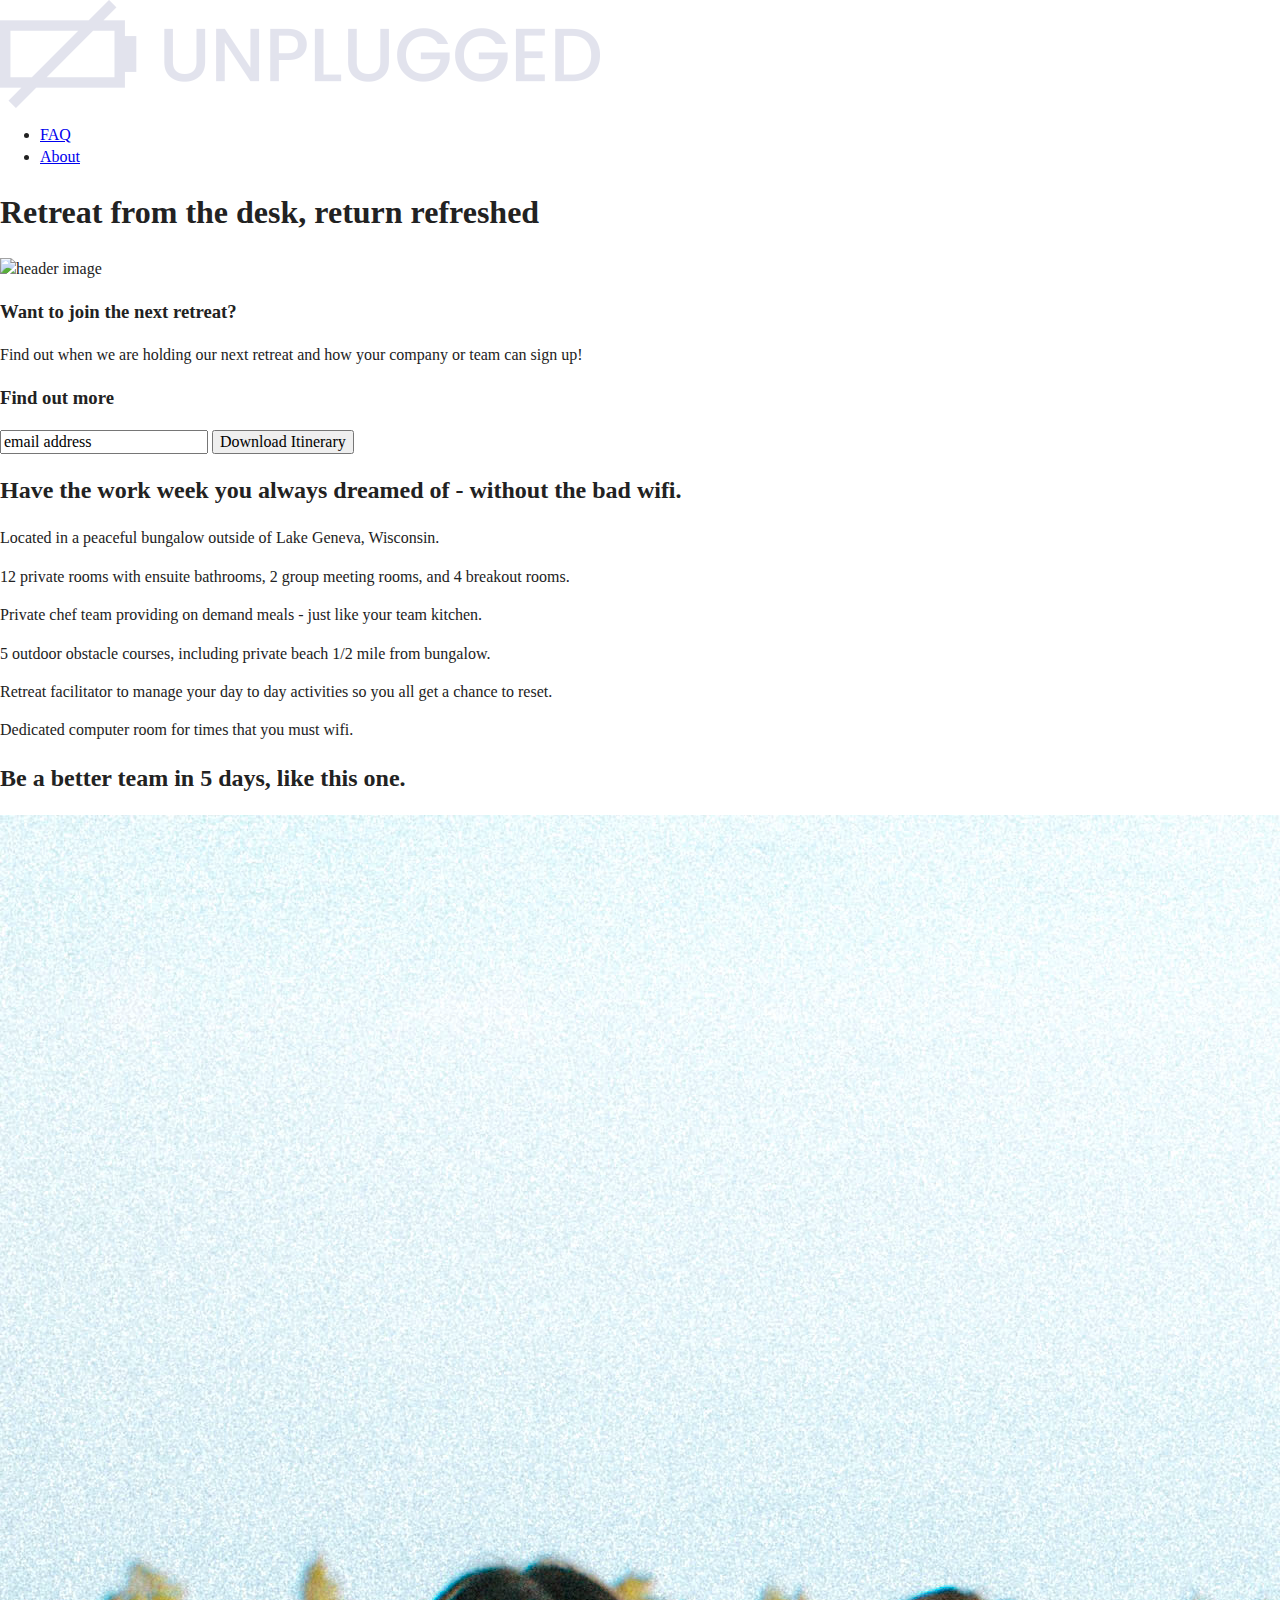
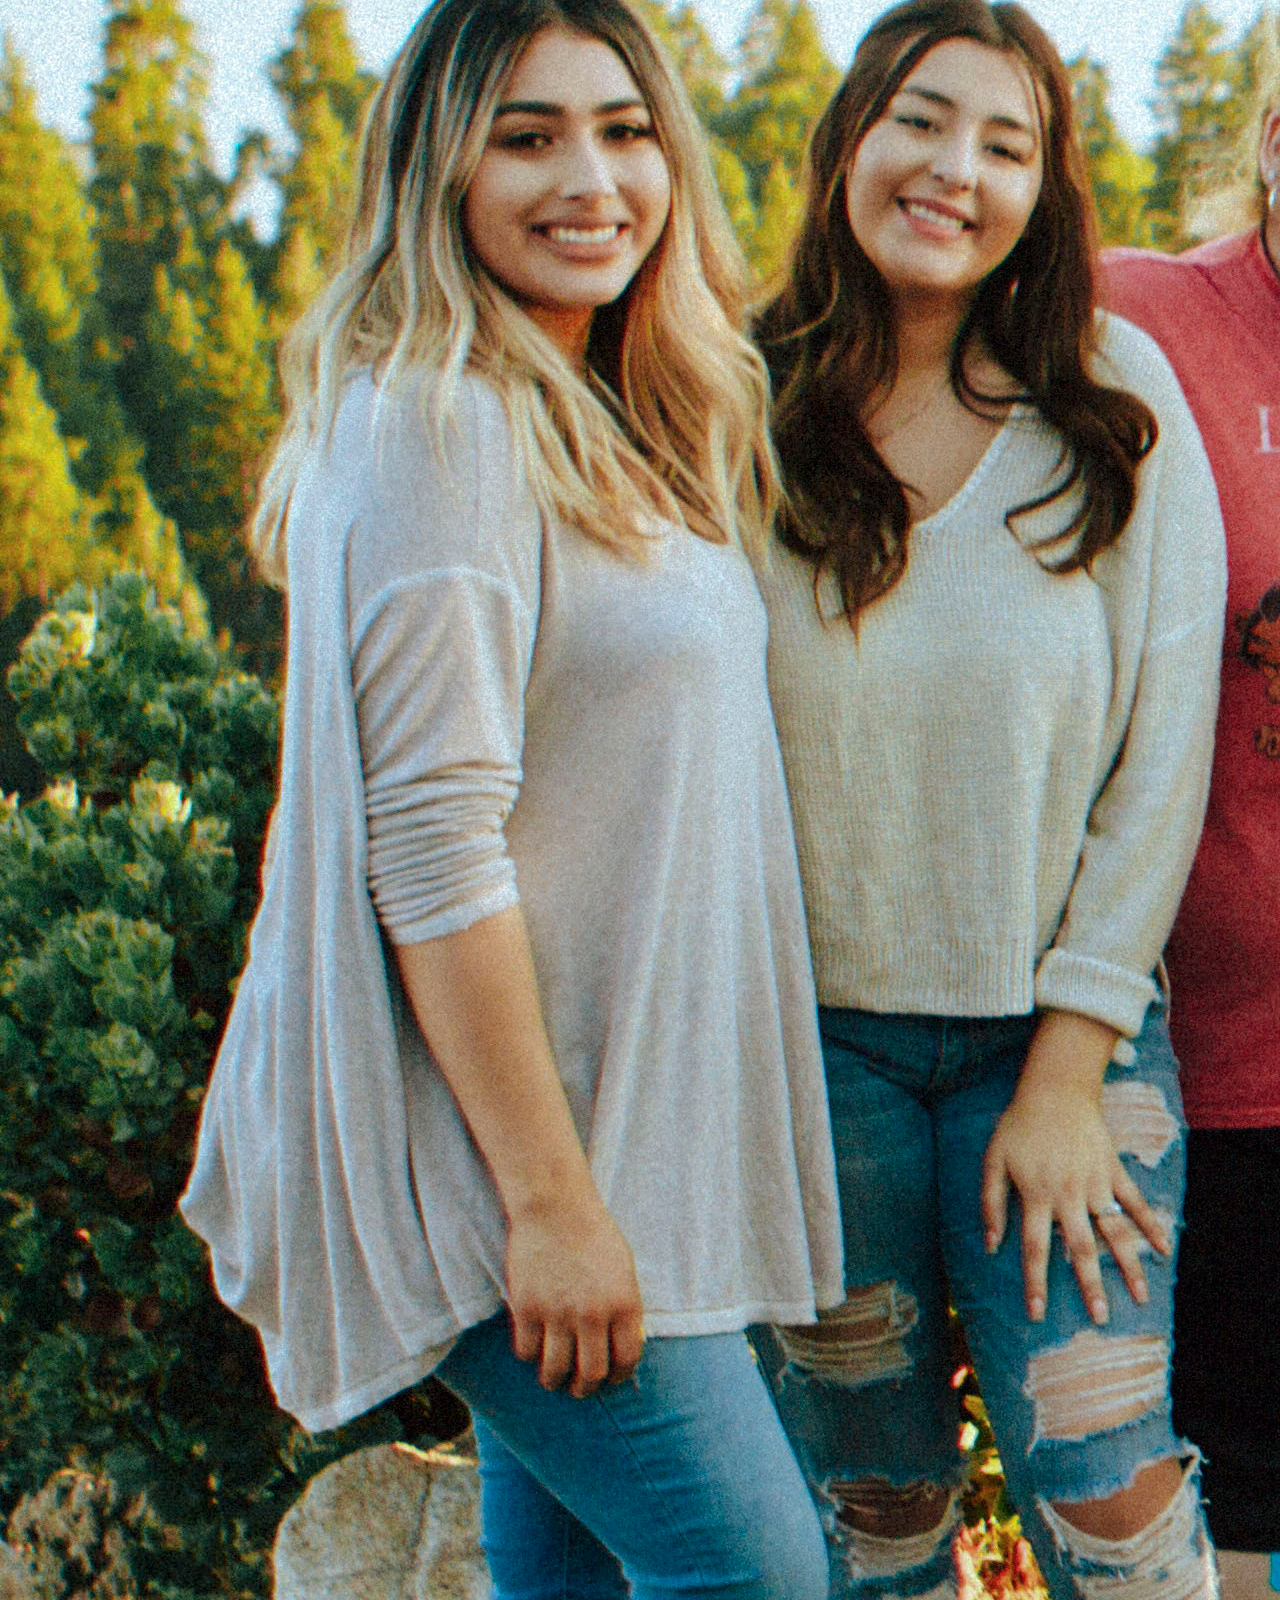
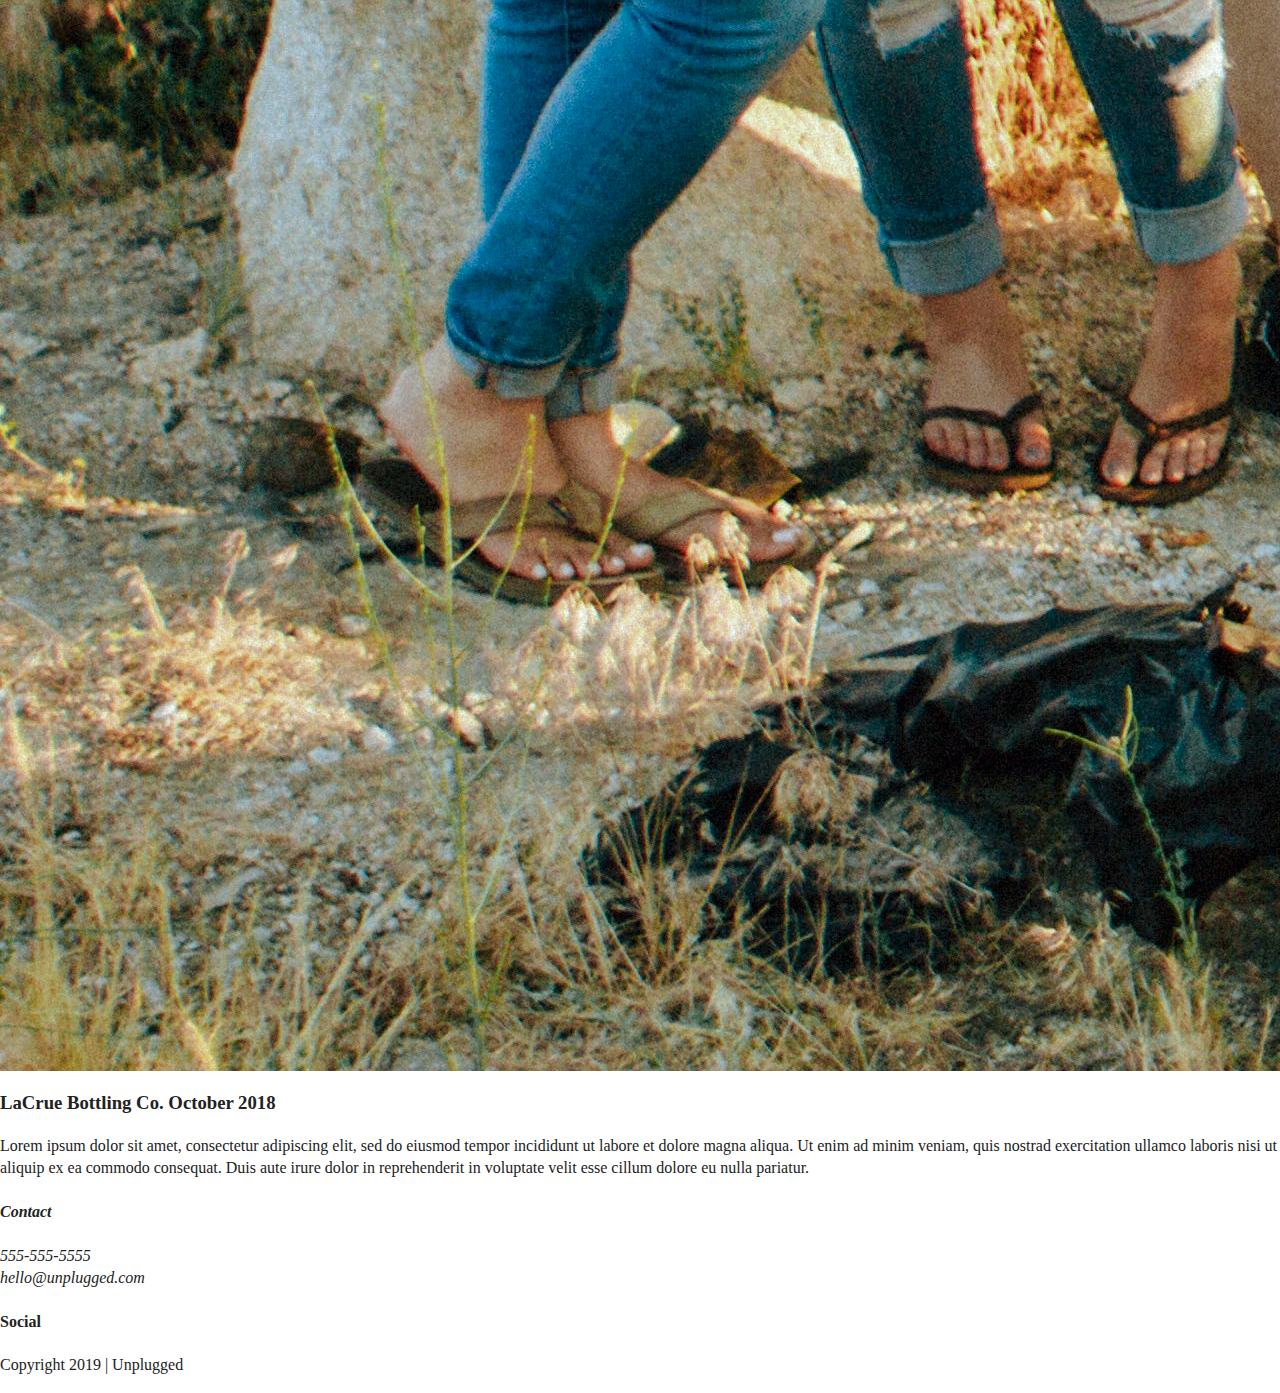
==== index.html @ 9913382b "Updated homepage HTML" ====
<!doctype html>
<html class="no-js" lang="">

<head>
  <meta charset="utf-8">
  <title>UNPLUGGED</title>
  <meta name="description" content="">
  <meta name="viewport" content="width=device-width, initial-scale=1">

  <meta property="og:title" content="">
  <meta property="og:type" content="">
  <meta property="og:url" content="">
  <meta property="og:image" content="">

  <link rel="manifest" href="site.webmanifest">
  <link rel="apple-touch-icon" href="icon.png">
  <!-- Place favicon.ico in the root directory -->

  <link rel="stylesheet" href="css/normalize.css">
  <link rel="stylesheet" href="css/main.css">

  <meta name="theme-color" content="#fafafa">
</head>

<body>
  <header>
    <div class="content-wrapper">
      <a href="#"><img src="img/unpluggedlogo.png" alt="unplugged logo"/></a>
      <div class ="header-divider">
      </div>
      <nav>
        <ul>
          <li><a href="faq/index.html" target="_blank">FAQ</a></li>
          <li><a href="about/index.html" target="_blank">About</a></li>
        </ul>
      </nav>
    </div>
  </header>
  <main>
    <section class="hero-area">
      <div class="content-wrapper">
        <h1>Retreat from the desk, return refreshed</h1>
        <img src="img/jake-melara-30679-unsplash.jpg" alt="header image"/>
      </div>
    </section>
      <aside>
      <div class="content-wrapper">
        <div class="form-description">
          <h3>Want to join the next retreat?</h3>
          <p>Find out when we are holding our next retreat and how your company or team can sign up!</p>
        </div>
          <div class="form">
            <h3>Find out more</h3>
            <input type="text" name="name" value="email address">
            <input type="button" value="Download Itinerary">
          </div>
        </div>
      </aside>
      <section class="features">
        <div class="content-wrapper">
          <h2>Have the work week you always dreamed of - without the bad wifi.</h2>
          <article>
            <p class="features-items"></p>
            <p class="features-item-description">Located in a peaceful bungalow outside of Lake Geneva, Wisconsin.</p>
          </article>
          <article>
            <p class="features-items"></p>
            <p class="features-item-description">12 private rooms with ensuite bathrooms, 2 group meeting rooms, and 4 breakout rooms.</p>
          </article>
          <article>
            <p class="features-items"></p>
            <p class="features-item-description">Private chef team providing on demand meals - just like your team kitchen.</p>
          </article>
          <article>
            <p class="features-items"></p>
            <p class="features-item-description">5 outdoor obstacle courses, including private beach 1/2 mile from bungalow.</p>
          </article>
          <article>
            <p class="features-items"></p>
            <p class="features-item-description">Retreat facilitator to manage your day to day activities so you all get a chance to reset.</p>
          </article>
          <article>
            <p class="features-items"></p>
            <p class="features-item-description">Dedicated computer room for times that you must wifi.</p>
          </article>
        </div>
      </section>
      <section class="reviews">
        <div class="content-wrapper">
          <h2>Be a better team in 5 days, like this one.</h2>
          <div class="customer">
            <article>
              <img src="img/omar-lopez-296944-unsplash.jpg" alt="customer image"/>
              <h3>LaCrue Bottling Co. October 2018</h3>
              <p>Lorem ipsum dolor sit amet, consectetur adipiscing elit, sed do eiusmod tempor incididunt
                ut labore et dolore magna aliqua. Ut enim ad minim veniam, quis nostrad exercitation
                ullamco laboris nisi ut aliquip ex ea commodo consequat. Duis aute irure dolor in
                reprehenderit in voluptate velit esse cillum dolore eu nulla pariatur.</p>
            </article>
        </div>
      </section>
  </main>
  <footer>
    <div class="content-wrapper">
      <div class="footer-content">
        <div class="contact">
          <address>
          <h4>Contact</h4>
          <p>555-555-5555<br>
          hello@unplugged.com</p>
          </address>
        </div>
        <div class="social">
            <h4>Social</h4>
          <div class="social-icons">
            <p><a href="https://www.facebook.com/" target="_blank"></a></p>
            <p><a href="https://twitter.com/" target="_blank"></a></p>
            <p><a href="https://www.instagram.com/?hl=en" target="_blank"></a></p>
          </div>
        </div>
      </div>
    </div>
    <div class="copyright">
      <p>Copyright 2019 | Unplugged</p>
    </div>
  </footer>

  <script src="js/vendor/modernizr-3.11.2.min.js"></script>
  <script src="js/plugins.js"></script>
  <script src="js/main.js"></script>

  <!-- Google Analytics: change UA-XXXXX-Y to be your site's ID. -->
  <script>
    window.ga = function () { ga.q.push(arguments) }; ga.q = []; ga.l = +new Date;
    ga('create', 'UA-XXXXX-Y', 'auto'); ga('set', 'anonymizeIp', true); ga('set', 'transport', 'beacon'); ga('send', 'pageview')
  </script>
  <script src="https://www.google-analytics.com/analytics.js" async></script>
</body>

</html>
---- css/main.css ----
/*! HTML5 Boilerplate v8.0.0 | MIT License | https://html5boilerplate.com/ */

/* main.css 2.1.0 | MIT License | https://github.com/h5bp/main.css#readme */
/*
 * What follows is the result of much research on cross-browser styling.
 * Credit left inline and big thanks to Nicolas Gallagher, Jonathan Neal,
 * Kroc Camen, and the H5BP dev community and team.
 */

/* ==========================================================================
   Base styles: opinionated defaults
   ========================================================================== */

html {
  color: #222;
  font-size: 1em;
  line-height: 1.4;
}

/*
 * Remove text-shadow in selection highlight:
 * https://twitter.com/miketaylr/status/12228805301
 *
 * Vendor-prefixed and regular ::selection selectors cannot be combined:
 * https://stackoverflow.com/a/16982510/7133471
 *
 * Customize the background color to match your design.
 */

::-moz-selection {
  background: #b3d4fc;
  text-shadow: none;
}

::selection {
  background: #b3d4fc;
  text-shadow: none;
}

/*
 * A better looking default horizontal rule
 */

hr {
  display: block;
  height: 1px;
  border: 0;
  border-top: 1px solid #ccc;
  margin: 1em 0;
  padding: 0;
}

/*
 * Remove the gap between audio, canvas, iframes,
 * images, videos and the bottom of their containers:
 * https://github.com/h5bp/html5-boilerplate/issues/440
 */

audio,
canvas,
iframe,
img,
svg,
video {
  vertical-align: middle;
}

/*
 * Remove default fieldset styles.
 */

fieldset {
  border: 0;
  margin: 0;
  padding: 0;
}

/*
 * Allow only vertical resizing of textareas.
 */

textarea {
  resize: vertical;
}

/* ==========================================================================
   Author's custom styles
   ========================================================================== */

/* ==========================================================================
   Helper classes
   ========================================================================== */

/*
 * Hide visually and from screen readers
 */

.hidden,
[hidden] {
  display: none !important;
}

/*
 * Hide only visually, but have it available for screen readers:
 * https://snook.ca/archives/html_and_css/hiding-content-for-accessibility
 *
 * 1. For long content, line feeds are not interpreted as spaces and small width
 *    causes content to wrap 1 word per line:
 *    https://medium.com/@jessebeach/beware-smushed-off-screen-accessible-text-5952a4c2cbfe
 */

.sr-only {
  border: 0;
  clip: rect(0, 0, 0, 0);
  height: 1px;
  margin: -1px;
  overflow: hidden;
  padding: 0;
  position: absolute;
  white-space: nowrap;
  width: 1px;
  /* 1 */
}

/*
 * Extends the .sr-only class to allow the element
 * to be focusable when navigated to via the keyboard:
 * https://www.drupal.org/node/897638
 */

.sr-only.focusable:active,
.sr-only.focusable:focus {
  clip: auto;
  height: auto;
  margin: 0;
  overflow: visible;
  position: static;
  white-space: inherit;
  width: auto;
}

/*
 * Hide visually and from screen readers, but maintain layout
 */

.invisible {
  visibility: hidden;
}

/*
 * Clearfix: contain floats
 *
 * For modern browsers
 * 1. The space content is one way to avoid an Opera bug when the
 *    `contenteditable` attribute is included anywhere else in the document.
 *    Otherwise it causes space to appear at the top and bottom of elements
 *    that receive the `clearfix` class.
 * 2. The use of `table` rather than `block` is only necessary if using
 *    `:before` to contain the top-margins of child elements.
 */

.clearfix::before,
.clearfix::after {
  content: " ";
  display: table;
}

.clearfix::after {
  clear: both;
}

/* ==========================================================================
   EXAMPLE Media Queries for Responsive Design.
   These examples override the primary ('mobile first') styles.
   Modify as content requires.
   ========================================================================== */

@media only screen and (min-width: 35em) {
  /* Style adjustments for viewports that meet the condition */
}

@media print,
  (-webkit-min-device-pixel-ratio: 1.25),
  (min-resolution: 1.25dppx),
  (min-resolution: 120dpi) {
  /* Style adjustments for high resolution devices */
}

/* ==========================================================================
   Print styles.
   Inlined to avoid the additional HTTP request:
   https://www.phpied.com/delay-loading-your-print-css/
   ========================================================================== */

@media print {
  *,
  *::before,
  *::after {
    background: #fff !important;
    color: #000 !important;
    /* Black prints faster */
    box-shadow: none !important;
    text-shadow: none !important;
  }

  a,
  a:visited {
    text-decoration: underline;
  }

  a[href]::after {
    content: " (" attr(href) ")";
  }

  abbr[title]::after {
    content: " (" attr(title) ")";
  }

  /*
   * Don't show links that are fragment identifiers,
   * or use the `javascript:` pseudo protocol
   */
  a[href^="#"]::after,
  a[href^="javascript:"]::after {
    content: "";
  }

  pre {
    white-space: pre-wrap !important;
  }

  pre,
  blockquote {
    border: 1px solid #999;
    page-break-inside: avoid;
  }

  /*
   * Printing Tables:
   * https://web.archive.org/web/20180815150934/http://css-discuss.incutio.com/wiki/Printing_Tables
   */
  thead {
    display: table-header-group;
  }

  tr,
  img {
    page-break-inside: avoid;
  }

  p,
  h2,
  h3 {
    orphans: 3;
    widows: 3;
  }

  h2,
  h3 {
    page-break-after: avoid;
  }
}
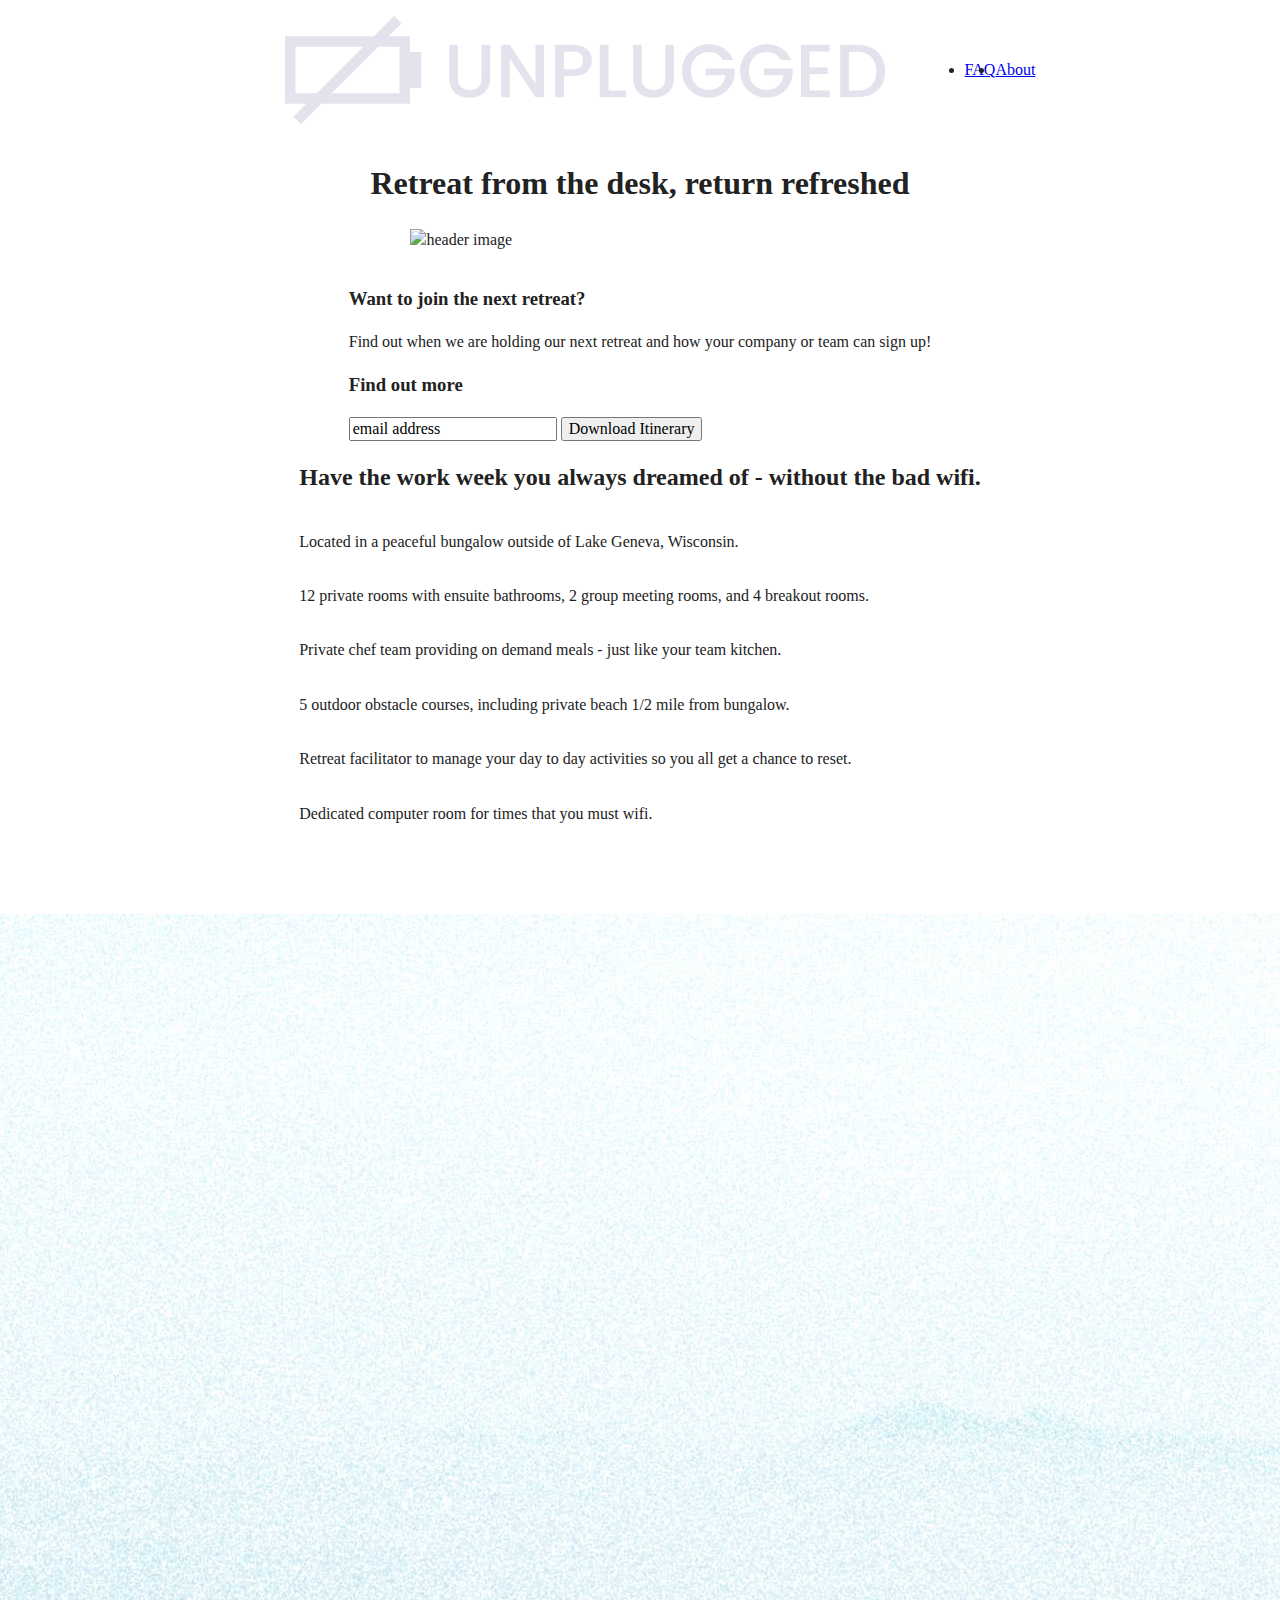
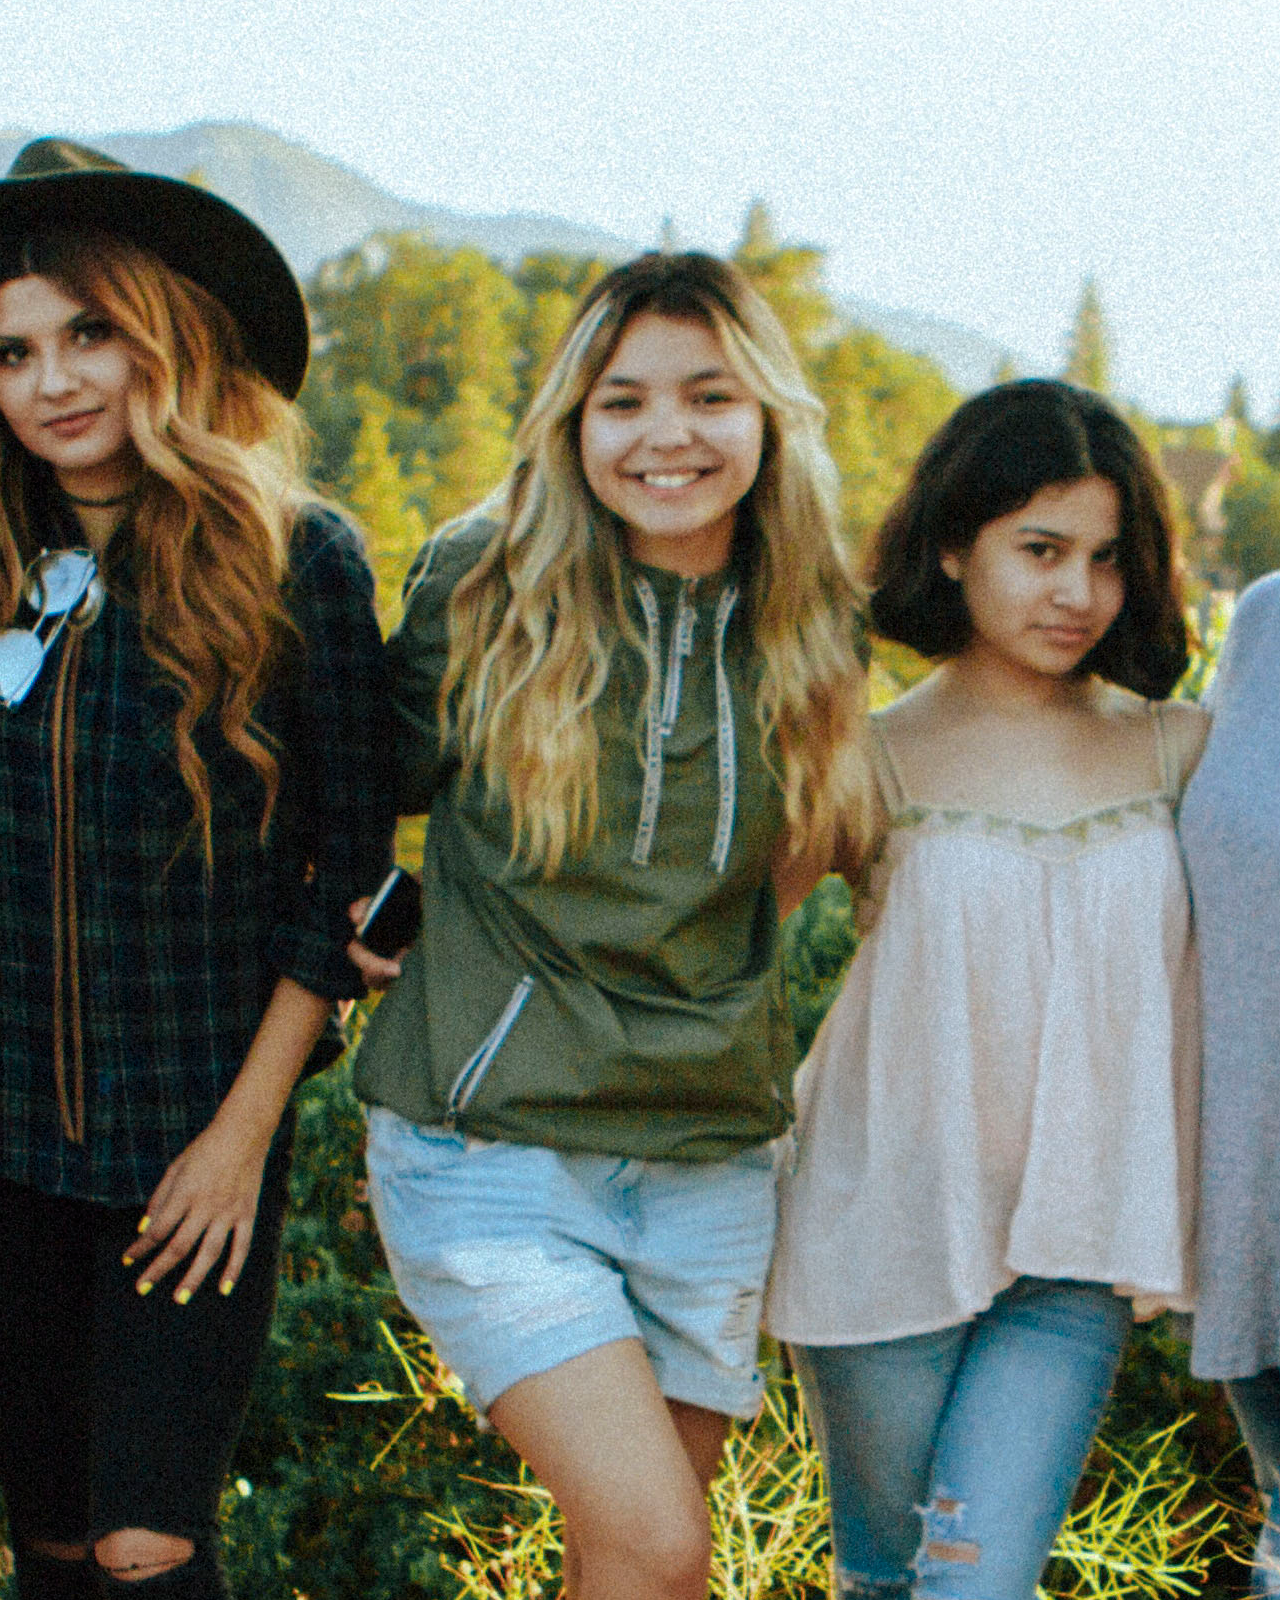
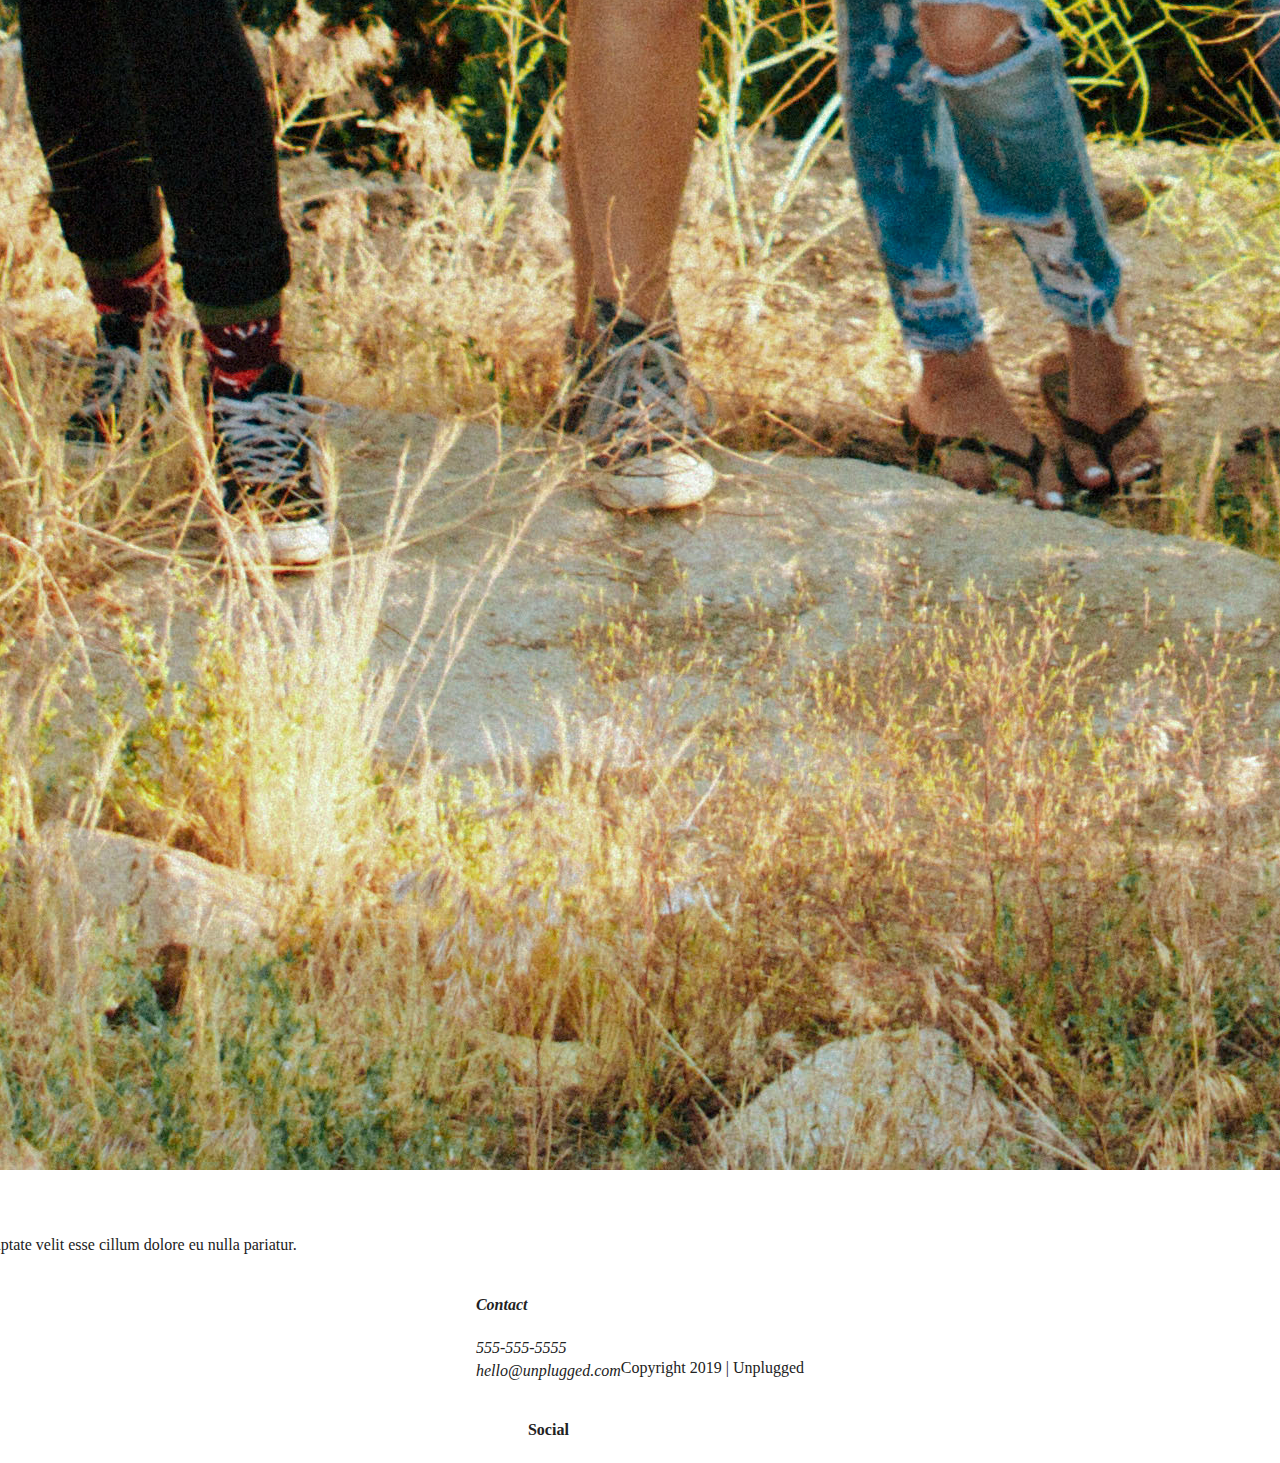
==== commit 3043bc6d: "Updated main.css with flexbox styles" ====
--- a/index.html
+++ b/index.html
@@ -25,39 +25,46 @@
 <body>
   <header>
     <div class="content-wrapper">
-      <a href="#"><img src="img/unpluggedlogo.png" alt="unplugged logo"/></a>
+      <figure>
+        <a href="#"><img src="img/unpluggedlogo.png" alt="unplugged logo"/></a>
+      </figure>
       <div class ="header-divider">
-      </div>
+      </div> <!-- header divider end -->
       <nav>
         <ul>
           <li><a href="faq/index.html" target="_blank">FAQ</a></li>
           <li><a href="about/index.html" target="_blank">About</a></li>
         </ul>
       </nav>
-    </div>
-  </header>
+    </div> <!-- content wrapper end -->
+  </header> <!-- header section end -->
+
   <main>
     <section class="hero-area">
       <div class="content-wrapper">
         <h1>Retreat from the desk, return refreshed</h1>
-        <img src="img/jake-melara-30679-unsplash.jpg" alt="header image"/>
-      </div>
-    </section>
-      <aside>
+          <figure>
+            <img src="img/jake-melara-30679-unsplash.jpg" alt="header image"/>
+          </figure>
+      </div> <!-- content wrapper end -->
+    </section> <!-- hero area end -->
+
+    <aside>
       <div class="content-wrapper">
         <div class="form-description">
           <h3>Want to join the next retreat?</h3>
           <p>Find out when we are holding our next retreat and how your company or team can sign up!</p>
-        </div>
+        </div> <!-- form description end -->
           <div class="form">
             <h3>Find out more</h3>
             <input type="text" name="name" value="email address">
             <input type="button" value="Download Itinerary">
-          </div>
-        </div>
-      </aside>
-      <section class="features">
-        <div class="content-wrapper">
+          </div> <!-- form div end -->
+        </div> <!-- content wrapper end -->
+    </aside>
+
+    <section class="features">
+      <div class="content-wrapper">
           <h2>Have the work week you always dreamed of - without the bad wifi.</h2>
           <article>
             <p class="features-items"></p>
@@ -83,23 +90,28 @@
             <p class="features-items"></p>
             <p class="features-item-description">Dedicated computer room for times that you must wifi.</p>
           </article>
-        </div>
-      </section>
-      <section class="reviews">
-        <div class="content-wrapper">
-          <h2>Be a better team in 5 days, like this one.</h2>
-          <div class="customer">
-            <article>
+      </div> <!-- content-wrapper end -->
+    </section> <!-- features end -->
+
+    <section class="reviews">
+      <div class="content-wrapper">
+        <h2>Be a better team in 5 days, like this one.</h2>
+      <div class="customer">
+          <article>
+            <figure>
               <img src="img/omar-lopez-296944-unsplash.jpg" alt="customer image"/>
-              <h3>LaCrue Bottling Co. October 2018</h3>
-              <p>Lorem ipsum dolor sit amet, consectetur adipiscing elit, sed do eiusmod tempor incididunt
+            </figure>
+            <h3>LaCrue Bottling Co. October 2018</h3>
+            <p>Lorem ipsum dolor sit amet, consectetur adipiscing elit, sed do eiusmod tempor incididunt
                 ut labore et dolore magna aliqua. Ut enim ad minim veniam, quis nostrad exercitation
                 ullamco laboris nisi ut aliquip ex ea commodo consequat. Duis aute irure dolor in
                 reprehenderit in voluptate velit esse cillum dolore eu nulla pariatur.</p>
-            </article>
-        </div>
-      </section>
+          </article>
+      </div> <!-- customer div end -->
+    </section> <!-- reviews end -->
+
   </main>
+
   <footer>
     <div class="content-wrapper">
       <div class="footer-content">
--- a/css/main.css
+++ b/css/main.css
@@ -86,6 +86,147 @@
 /* ==========================================================================
    Author's custom styles
    ========================================================================== */
+
+   /*-------------------------- Base Header - Footer Styles --------------------------*/
+   header,
+   footer {
+     display: flex;
+     justify-content: center;
+     align-items: center;
+     flex-flow: row wrap;
+   }
+
+   /*----- Header Styles -----*/
+   header {
+
+   }
+
+   header .content-wrapper {
+     display: flex;
+     justify-content: center;
+     align-items: center;
+     flex-flow: row wrap;
+   }
+
+   header figure {
+
+   }
+
+   .header-divider {
+
+   }
+
+   header nav {
+     display: flex;
+     justify-content: space-around;
+     align-items: center;
+     flex-flow: row wrap;
+   }
+
+   header nav ul {
+     display: flex;
+     justify-content: center;
+     align-items: center;
+   }
+
+   /*-------------------------- Mobile Styles - Homepage --------------------------*/
+   .hero-area {
+     display: flex;
+     justify-content: center;
+     align-items: center;
+     flex-flow: row wrap;
+   }
+
+   aside {
+     display: flex;
+     justify-content: center;
+     align-items: center;
+     flex-flow: row wrap;
+   }
+
+   .features {
+     display: flex;
+     justify-content: center;
+     align-items: center;
+     flex-flow: row wrap;
+   }
+
+    .features-items {
+      display: flex;
+      justify-content: center;
+      align-items: center;
+      flex-flow: row wrap;
+    }
+
+   .reviews {
+     display: flex;
+     justify-content: center;
+     align-items: center;
+     flex-flow: row wrap;
+   }
+
+   /*-------------------------- Mobile Styles - About --------------------------*/
+   .mission {
+     display: flex;
+     justify-content: center;
+     align-items: center;
+     flex-flow: row wrap;
+   }
+
+   .contact-section {
+     display: flex;
+     justify-content: center;
+     align-items: center;
+     flex-flow: row wrap;
+   }
+
+   /*-------------------------- Mobile Styles - FAQ --------------------------*/
+   .faq {
+     display: flex;
+     justify-content: center;
+     align-items: center;
+     flex-flow: row wrap;
+   }
+
+    .faq .content-wrapper {
+      display: flex;
+      justify-content: center;
+      align-items: center;
+      flex-flow: row wrap;
+    }
+
+   /*----- Footer Styles -----*/
+   footer {
+
+   }
+
+    footer .content-wrapper {
+
+    }
+
+      .footer-content {
+
+      }
+
+        .contact {
+
+        }
+
+        .social {
+          display: flex;
+          justify-content: center;
+          align-items: center;
+        }
+
+          .social-icons {
+            display: flex;
+            justify-content: center;
+            align-items: center;
+          }
+
+    .copyright {
+
+    }
 
 /* ==========================================================================
    Helper classes
@@ -260,4 +401,3 @@
     page-break-after: avoid;
   }
 }
-
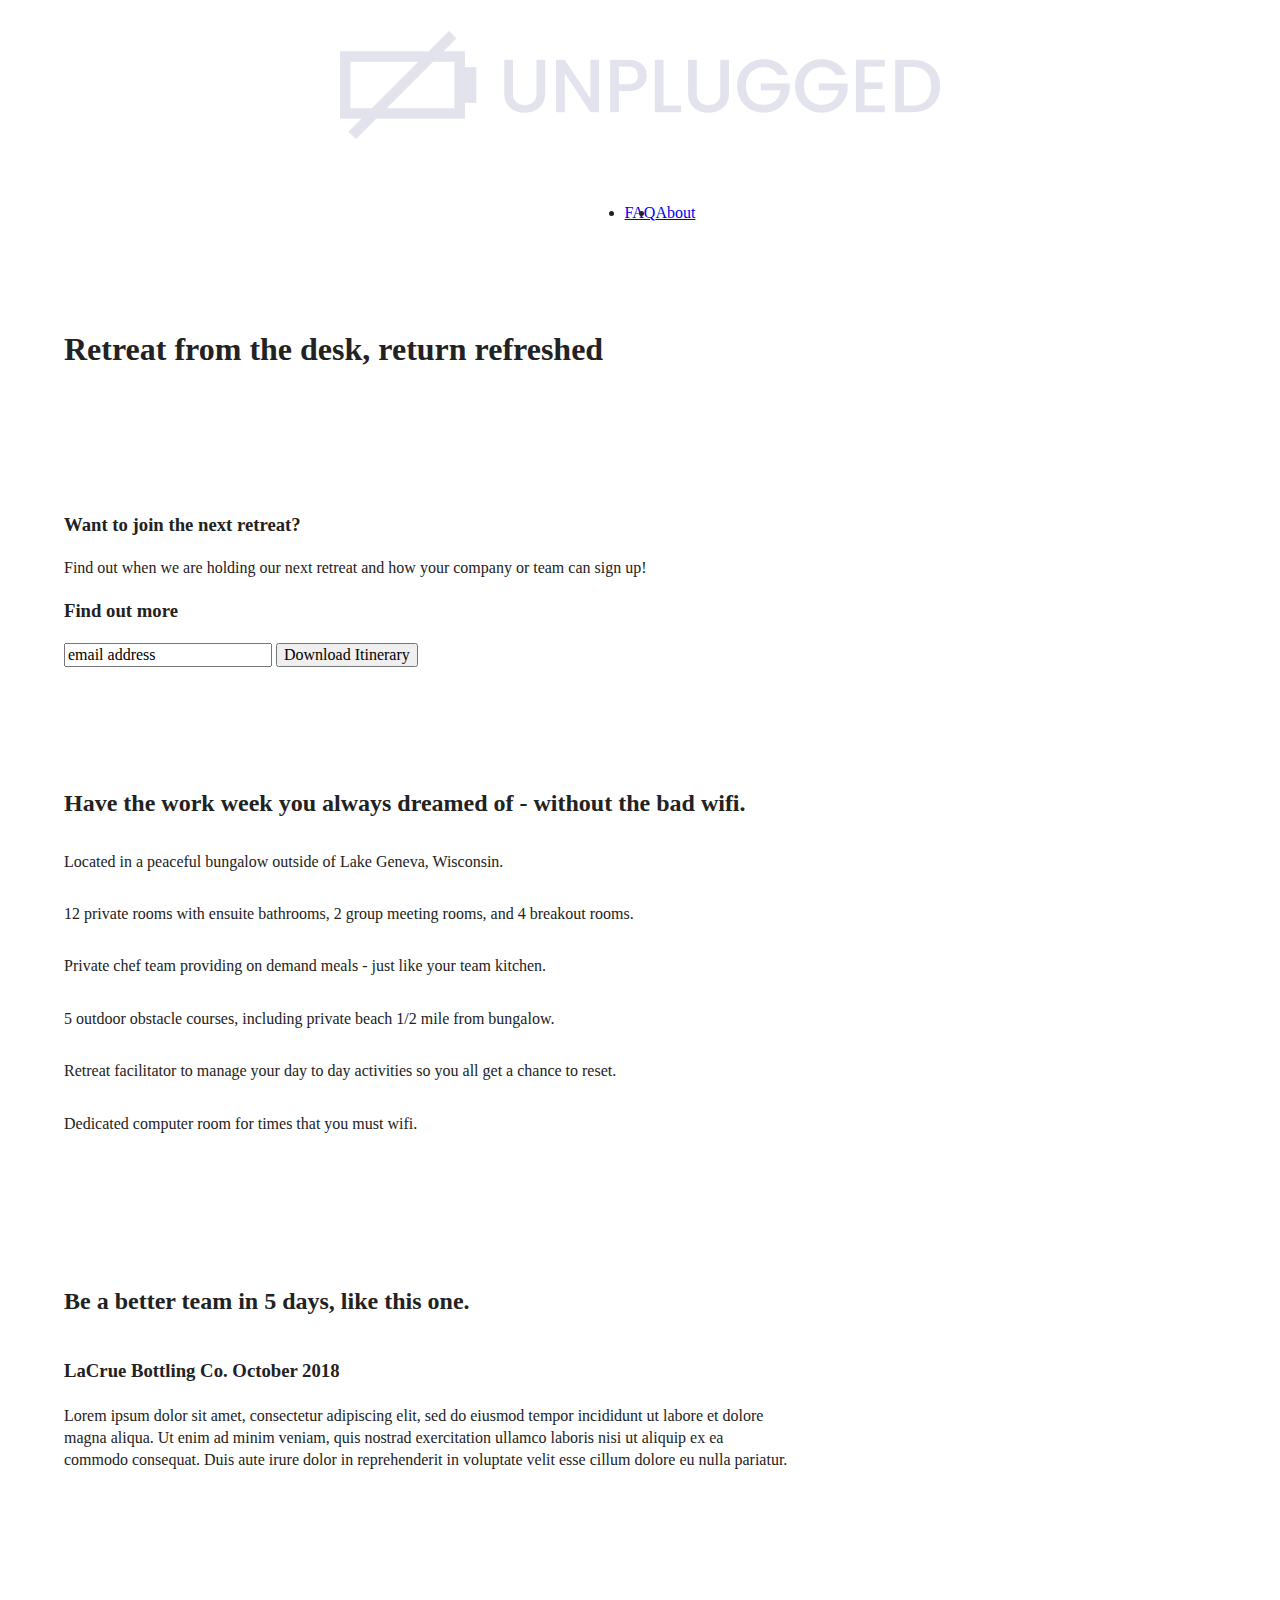
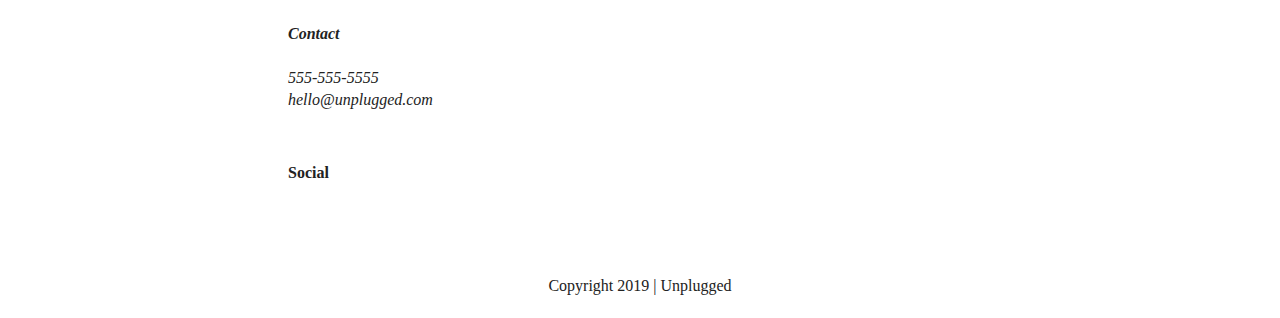
==== commit 9a7585fc: "Added widths, margins and paddings to mobile layout" ====
--- a/index.html
+++ b/index.html
@@ -26,7 +26,7 @@
   <header>
     <div class="content-wrapper">
       <figure>
-        <a href="#"><img src="img/unpluggedlogo.png" alt="unplugged logo"/></a>
+      <a href="#"><img src="img/unpluggedlogo.png" alt="unplugged logo"/></a>
       </figure>
       <div class ="header-divider">
       </div> <!-- header divider end -->
@@ -44,7 +44,7 @@
       <div class="content-wrapper">
         <h1>Retreat from the desk, return refreshed</h1>
           <figure>
-            <img src="img/jake-melara-30679-unsplash.jpg" alt="header image"/>
+            <!-- <img src="img/jake-melara-30679-unsplash.jpg" alt="header image"/> -->
           </figure>
       </div> <!-- content wrapper end -->
     </section> <!-- hero area end -->
@@ -96,10 +96,10 @@
     <section class="reviews">
       <div class="content-wrapper">
         <h2>Be a better team in 5 days, like this one.</h2>
-      <div class="customer">
+        <div class="customer">
           <article>
             <figure>
-              <img src="img/omar-lopez-296944-unsplash.jpg" alt="customer image"/>
+              <!-- <img src="img/omar-lopez-296944-unsplash.jpg" alt="customer image"/> -->
             </figure>
             <h3>LaCrue Bottling Co. October 2018</h3>
             <p>Lorem ipsum dolor sit amet, consectetur adipiscing elit, sed do eiusmod tempor incididunt
@@ -107,7 +107,8 @@
                 ullamco laboris nisi ut aliquip ex ea commodo consequat. Duis aute irure dolor in
                 reprehenderit in voluptate velit esse cillum dolore eu nulla pariatur.</p>
           </article>
-      </div> <!-- customer div end -->
+        </div> <!-- customer div end -->
+      </div> <!-- content wrapper end -->
     </section> <!-- reviews end -->
 
   </main>
@@ -129,9 +130,9 @@
             <p><a href="https://twitter.com/" target="_blank"></a></p>
             <p><a href="https://www.instagram.com/?hl=en" target="_blank"></a></p>
           </div>
-        </div>
-      </div>
-    </div>
+        </div> <!-- social div end -->
+      </div> <!-- footer content end -->
+    </div> <!-- content-wrapper end -->
     <div class="copyright">
       <p>Copyright 2019 | Unplugged</p>
     </div>
--- a/css/main.css
+++ b/css/main.css
@@ -87,6 +87,13 @@
    Author's custom styles
    ========================================================================== */
 
+
+   .content-wrapper {
+     width: 90%;
+     margin: 50px 0;
+   }
+
+
    /*-------------------------- Base Header - Footer Styles --------------------------*/
    header,
    footer {
@@ -98,42 +105,47 @@
 
    /*----- Header Styles -----*/
    header {
-
-   }
-
-   header .content-wrapper {
-     display: flex;
-     justify-content: center;
-     align-items: center;
-     flex-flow: row wrap;
-   }
-
-   header figure {
-
-   }
-
-   .header-divider {
-
-   }
-
-   header nav {
-     display: flex;
-     justify-content: space-around;
-     align-items: center;
-     flex-flow: row wrap;
-   }
-
-   header nav ul {
-     display: flex;
-     justify-content: center;
-     align-items: center;
-   }
+     padding: 15px 0;
+   }
+
+    header .content-wrapper {
+     display: flex;
+     justify-content: center;
+     align-items: center;
+     flex-flow: row wrap;
+     margin: 0;
+    }
+
+      header figure {
+
+      }
+
+      .header-divider {
+        width: 100%;
+        height: 1px;
+        margin: 10px 0 20px 0;
+      }
+
+      header nav {
+        display: flex;
+        justify-content: space-around;
+        align-items: center;
+        flex-flow: row wrap;
+        width: 60%;
+      }
+
+        header nav ul {
+          display: flex;
+          justify-content: center;
+          align-items: center;
+          width: 100%;
+        }
 
    /*-------------------------- Mobile Styles - Homepage --------------------------*/
    .hero-area {
      display: flex;
      justify-content: center;
-     align-items: center;
+     /* align-items: center; */
      flex-flow: row wrap;
    }
 
@@ -147,23 +159,44 @@
    .features {
      display: flex;
      justify-content: center;
-     align-items: center;
-     flex-flow: row wrap;
-   }
-
-    .features-items {
-      display: flex;
-      justify-content: center;
-      align-items: center;
-      flex-flow: row wrap;
-    }
+     /* align-items: center; */
+     flex-flow: row wrap;
+   }
+
+      features h2 {
+        margin-bottom: 60px;
+      }
+
+      article {
+        width: 63%;
+        margin: 30px 0;
+      }
+
+        .features-items {
+          display: flex;
+          justify-content: center;
+          align-items: center;
+          flex-flow: row wrap;
+        }
+
+          .features p {
+            margin: 0;
+          }
 
    .reviews {
      display: flex;
      justify-content: center;
-     align-items: center;
-     flex-flow: row wrap;
-   }
+     /* align-items: center; */
+     flex-flow: row wrap;
+   }
+        .reviews h2 {
+          margin-bottom: 40px;
+        }
+
+        .reviews h3 {
+          width: 50%;
+          margin: 20px 0;
+        }
 
    /*-------------------------- Mobile Styles - About --------------------------*/
    .mission {
@@ -179,6 +212,10 @@
      align-items: center;
      flex-flow: row wrap;
    }
+
+    .contact-content p {
+      margin: 0;
+    }
 
    /*-------------------------- Mobile Styles - FAQ --------------------------*/
    .faq {
@@ -193,15 +230,29 @@
       justify-content: center;
       align-items: center;
       flex-flow: row wrap;
-    }
+      margin: 50px 0 0 0;
+    }
+
+      .faq h2 {
+        margin-bottom: 40px;
+      }
+
+      .faq-content {
+        margin-bottom: 50px;
+      }
 
    /*----- Footer Styles -----*/
    footer {
-
-   }
+     flex-direction: column;
+   }
+
+    footer p {
+      margin: 0;
+    }
 
     footer .content-wrapper {
-
+      width: 55%;
+      margin: 50px 0;
     }
 
       .footer-content {
@@ -209,23 +260,29 @@
       }
 
         .contact {
-
+          margin-bottom: 50px;
         }
 
-        .social {
+      /*--.social {
           display: flex;
           justify-content: center;
           align-items: center;
-        }
+        } --*/
 
           .social-icons {
+            display: flex;
+            justify-content: space-around;
+            align-items: center;
+          }
+
+          .social-icons p {
             display: flex;
             justify-content: center;
             align-items: center;
           }
 
     .copyright {
-
+      margin: 20px 0;
     }
 
 /* ==========================================================================
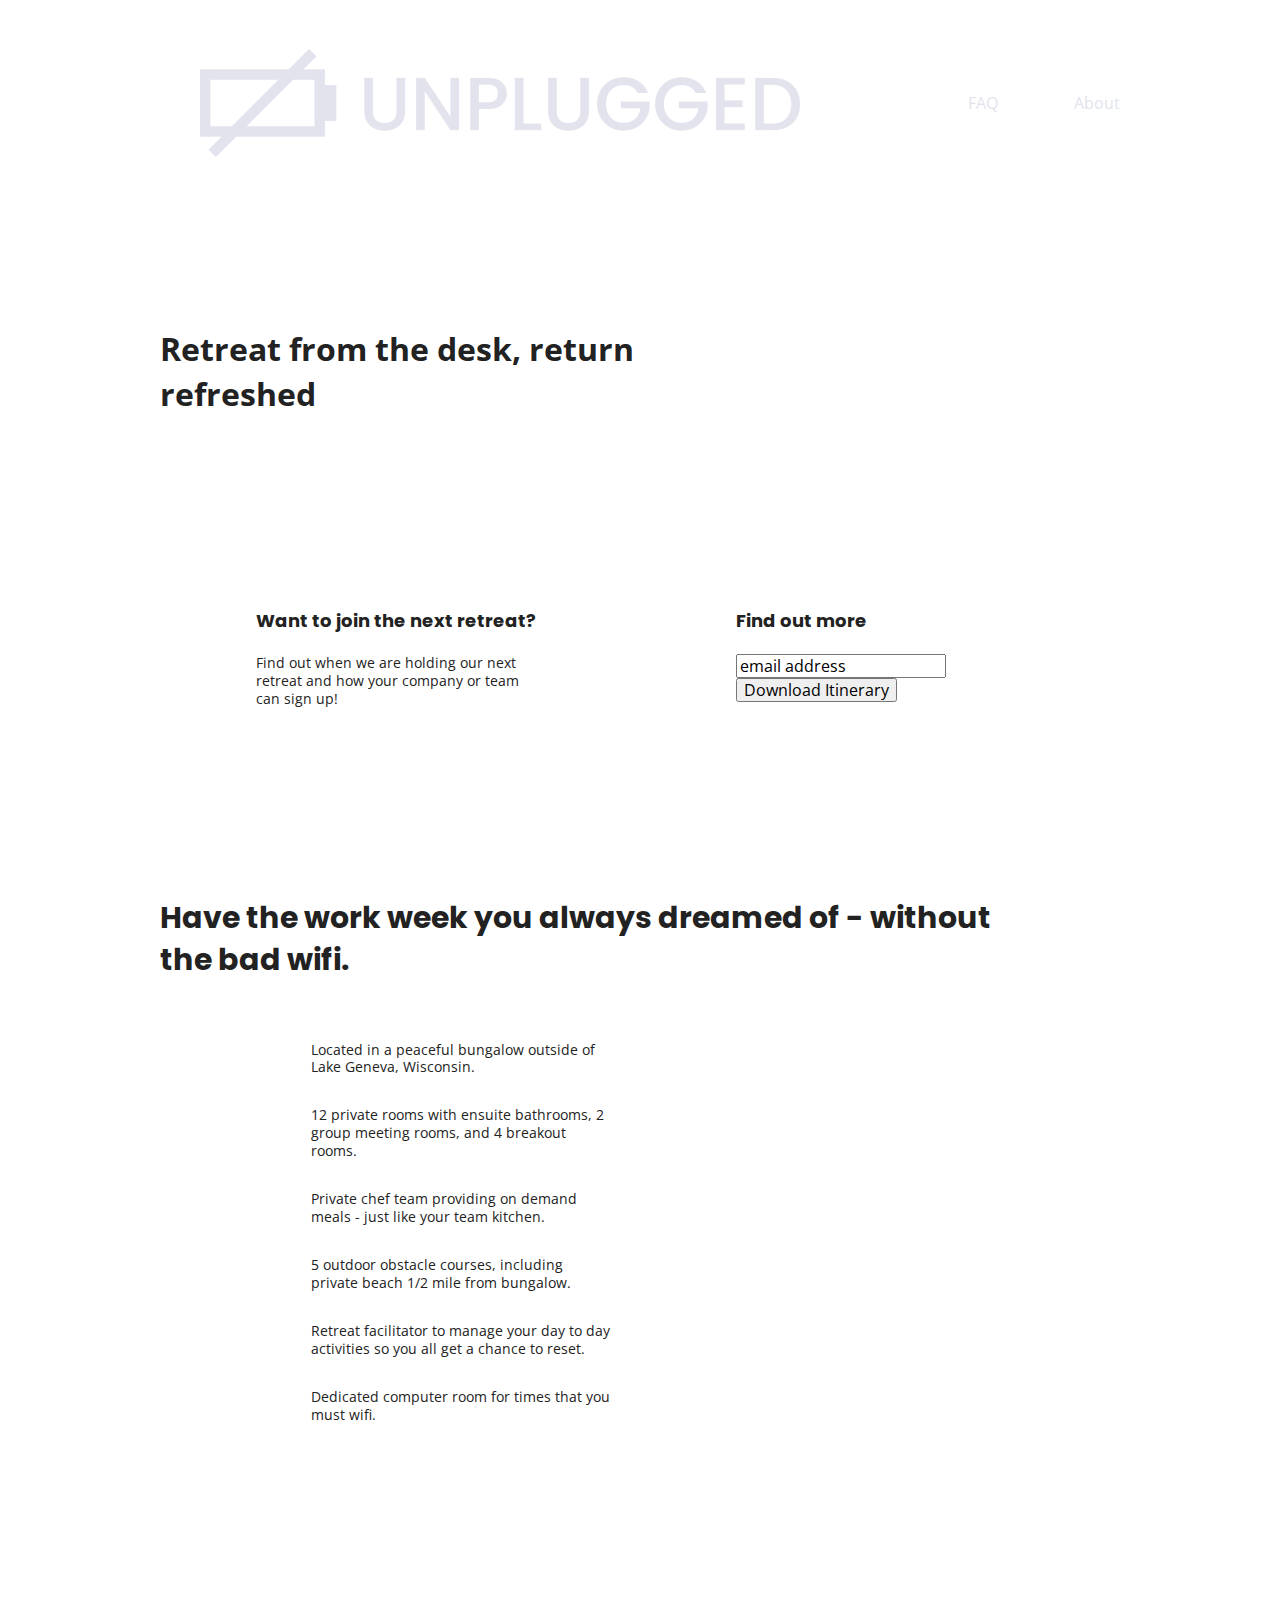
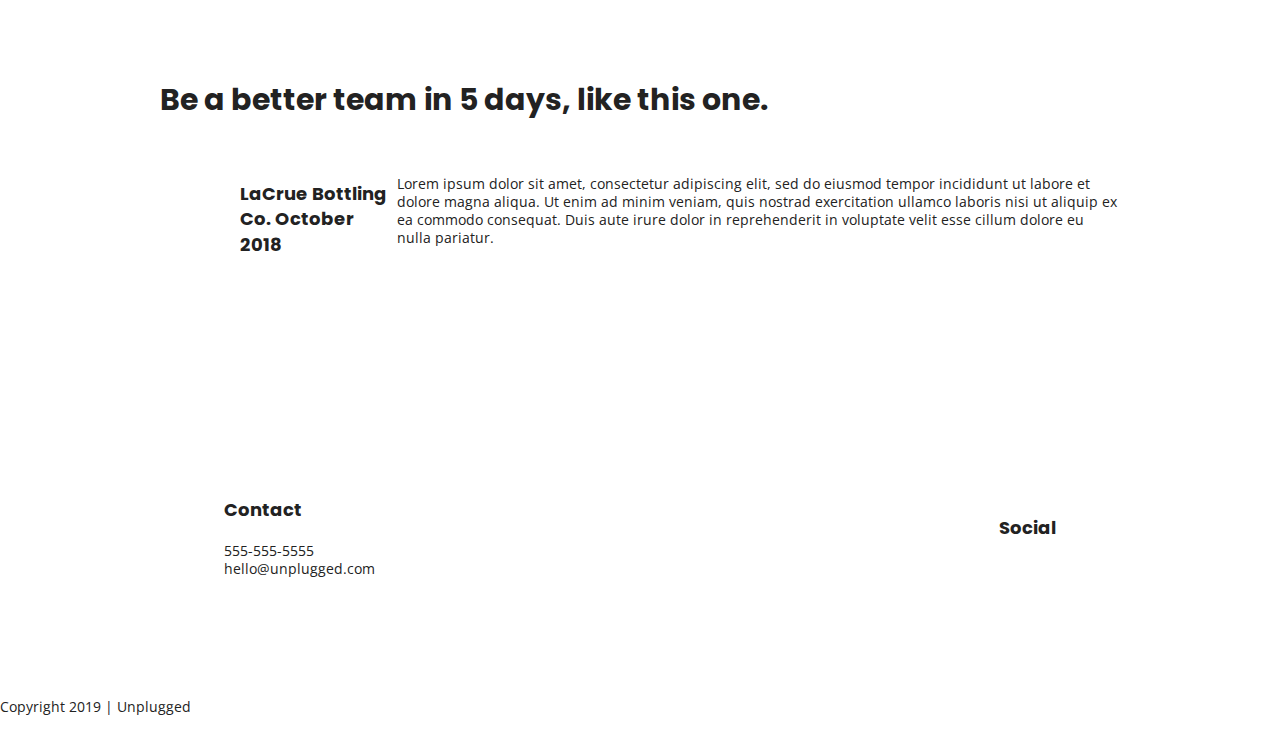
==== commit c9eab410: "Added text styles" ====
--- a/index.html
+++ b/index.html
@@ -20,6 +20,9 @@
   <link rel="stylesheet" href="css/main.css">
 
   <meta name="theme-color" content="#fafafa">
+  <!-- Google Fonts -->
+  <link href="https://fonts.googleapis.com/css?family=Open+Sans:400,700|Poppins:500,700" rel="stylesheet">
+  <link href="https://fonts.googleapis.com/css2?family=Open+Sans&display=swap" rel="stylesheet">
 </head>
 
 <body>
--- a/css/main.css
+++ b/css/main.css
@@ -86,7 +86,49 @@
 /* ==========================================================================
    Author's custom styles
    ========================================================================== */
-
+   /* General Styles */
+
+   html {
+     font-size: 16px;
+   }
+
+   body {
+     font-family: 'Open Sans', sans-serif;
+     font-size: 1em;
+     text-align: left;
+   }
+
+   ul,
+   ol {
+     list-style-type: none;
+   }
+
+   a {
+     color: #e2e3ed;
+     text-decoration: none;
+   }
+
+   h2 {
+     font-family: 'Poppins', sans-serif;
+     font-size: 1.875em;
+   }
+
+   h3,
+   h4 {
+     font-family: 'Poppins', sans-serif;
+     margin: 20px 0;
+     font-size: 1.125em;
+   }
+
+   p {
+     font-size: .875em;
+     line-height: 1.285;
+   }
+
+   address {
+     font-family: 'Open Sans', sans-serif;
+     font-style: normal;
+   }
 
    .content-wrapper {
      width: 90%;
@@ -136,8 +178,7 @@
 
         header nav ul {
           display: flex;
-          justify-content: center;
-          align-items: center;
+          justify-content: space-around;
           width: 100%;
         }
 
@@ -145,7 +186,6 @@
    .hero-area {
      display: flex;
      justify-content: center;
-     /* align-items: center; */
      flex-flow: row wrap;
    }
 
@@ -159,20 +199,19 @@
    .features {
      display: flex;
      justify-content: center;
-     /* align-items: center; */
-     flex-flow: row wrap;
-   }
-
-      features h2 {
+     flex-flow: row wrap;
+   }
+
+      .features h2 {
         margin-bottom: 60px;
       }
 
-      article {
+      .features article {
         width: 63%;
         margin: 30px 0;
       }
 
-        .features-items {
+        .features .features-items {
           display: flex;
           justify-content: center;
           align-items: center;
@@ -186,7 +225,6 @@
    .reviews {
      display: flex;
      justify-content: center;
-     /* align-items: center; */
      flex-flow: row wrap;
    }
         .reviews h2 {
@@ -255,33 +293,23 @@
       margin: 50px 0;
     }
 
-      .footer-content {
-
-      }
-
-        .contact {
+        footer .contact {
           margin-bottom: 50px;
         }
 
-      /*--.social {
-          display: flex;
-          justify-content: center;
-          align-items: center;
-        } --*/
-
-          .social-icons {
+          footer .social-icons {
             display: flex;
             justify-content: space-around;
             align-items: center;
           }
 
-          .social-icons p {
+          footer .social-icons p {
             display: flex;
             justify-content: center;
             align-items: center;
           }
 
-    .copyright {
+    footer .copyright {
       margin: 20px 0;
     }
 
@@ -373,16 +401,193 @@
    Modify as content requires.
    ========================================================================== */
 
-@media only screen and (min-width: 35em) {
-  /* Style adjustments for viewports that meet the condition */
-}
-
-@media print,
-  (-webkit-min-device-pixel-ratio: 1.25),
-  (min-resolution: 1.25dppx),
-  (min-resolution: 120dpi) {
-  /* Style adjustments for high resolution devices */
-}
+/*============================================= Tablet styles here =============================================*/
+
+   @media only screen and (min-width: 768px) {
+
+   .content-wrapper {
+        max-width: 640px;
+        margin: 100px 0;
+    }
+
+    /* Header */
+
+    header {
+      justify-content: space-around;
+      padding: 33px 0;
+    }
+
+    header .content-wrapper {
+        width: 100%;
+        justify-content: space-between;
+    }
+
+    header nav {
+        width: 20%;
+    }
+
+    header nav ul {
+        justify-content: space-between;
+    }
+
+    .header-divider {
+        display: none;
+    }
+
+    /* Hero Area */
+
+    /* Aside */
+    aside .content-wrapper {
+      margin: 50px 0;
+      display: flex;
+      justify-content: space-between;
+      flex-flow: row wrap;
+    }
+
+    aside .content-wrapper .form-description,
+    aside .content-wrapper .form {
+      width: 40%;
+      margin: 0;
+    }
+
+    /* Features */
+    .features article {
+      display: flex;
+      justify-content: center;
+      align-items: center;
+      flex-flow: column wrap;
+      flex-basis: 50%;
+    }
+
+    .features .features-item-description {
+      width: 50%;
+    }
+
+    /* Reviews */
+    .reviews article {
+      display: flex;
+      justify-content: space-between;
+    }
+
+    .reviews article div {
+      width: 49%;
+    }
+
+    /* Footer */
+    footer .content-wrapper {
+      width: 65%;
+      margin: 100px 0;
+    }
+
+    .footer-content {
+      display: flex;
+      justify-content: space-between;
+      align-items: center;
+    }
+
+    footer .contact {
+      margin-bottom: 0;
+    }
+
+    footer .copyright {
+      width: 100%;
+    }
+
+    /* ==========================================================================
+    About Page
+    ========================================================================== */
+
+    .mission-content {
+      display: flex;
+      justify-content: space-between;
+      align-items: center;
+      padding-top: 20px
+    }
+
+    .mission-content p {
+      width: 45%;
+    }
+
+    .contact-section .content-wrapper h2 {
+      width: 80%;
+    }
+
+    .contact-content {
+      display: flex;
+      justify-content: space-between;
+      align-items: flex-start;
+    }
+
+    /* ==========================================================================
+    FAQ Page
+    ========================================================================== */
+
+    .faq .content-wrapper {
+      justify-content: space-between;
+    }
+
+    .faq-content {
+      flex-basis: 45%;
+    }
+
+    .faq h2 {
+      width: 100%;
+    }
+   }
+/*============================================= Desktop styles here =============================================*/
+   @media only screen and (min-width: 1200px) {
+
+   .content-wrapper {
+       max-width: 960px;
+     }
+
+     /* Hero */
+     .hero-area h1 {
+       width: 60%;
+     }
+
+     /* Aside */
+     aside .content-wrapper {
+       justify-content: space-around;
+     }
+
+     aside .content-wrapper .form-description,
+     aside .content-wrapper .form {
+       width: 30%;
+     }
+
+     /* Features */
+     .features h2 {
+       width: 90%;
+     }
+
+     .features article {
+       flex-basis: 33%;
+     }
+
+     /* Reviews */
+     .reviews article div {
+       width: 42%;
+     }
+
+    /* ==========================================================================
+    About Page
+    ========================================================================== */
+
+     .mission h2,
+     .contact-section .content-wrapper h2 {
+         width: 95%;
+     }
+
+   /* ==========================================================================
+   FAQ Page
+   ========================================================================== */
+     .faq h2 {
+       width: 100%;
+     }
+
+   }
+
 
 /* ==========================================================================
    Print styles.
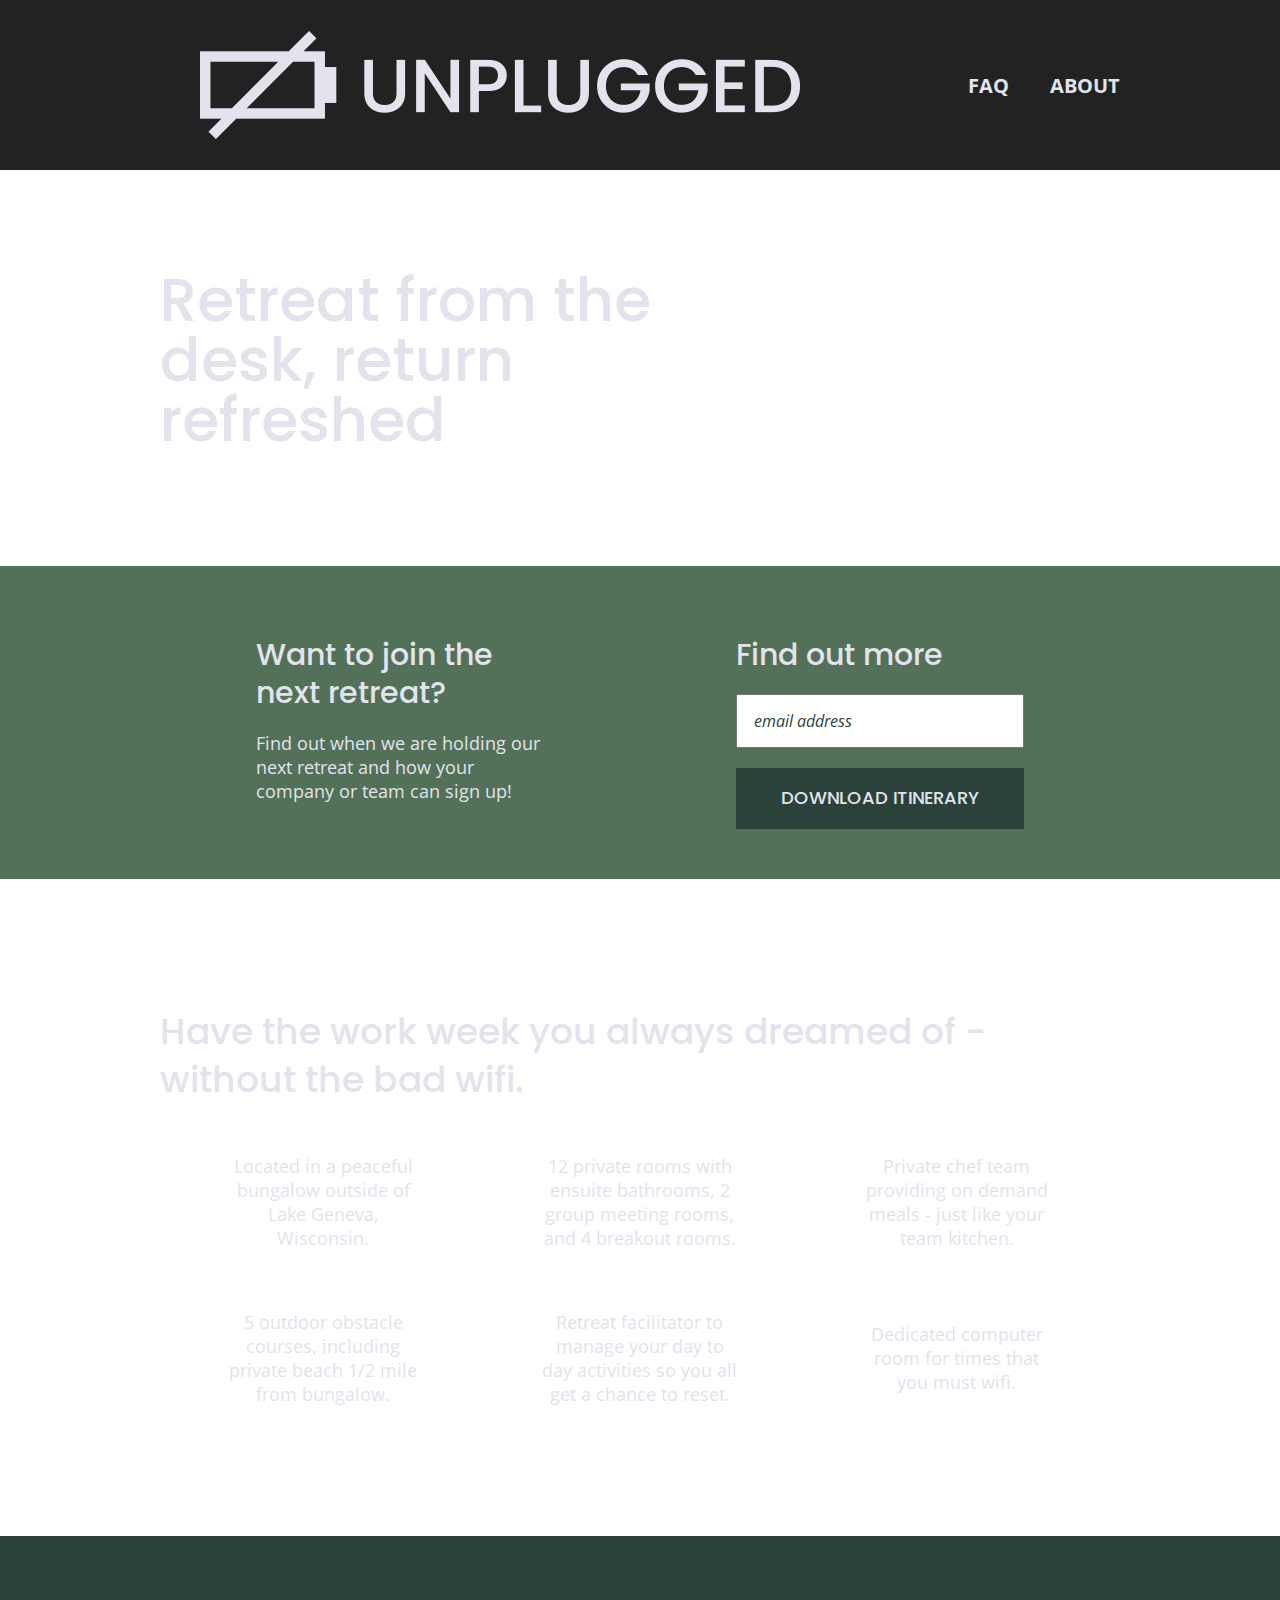
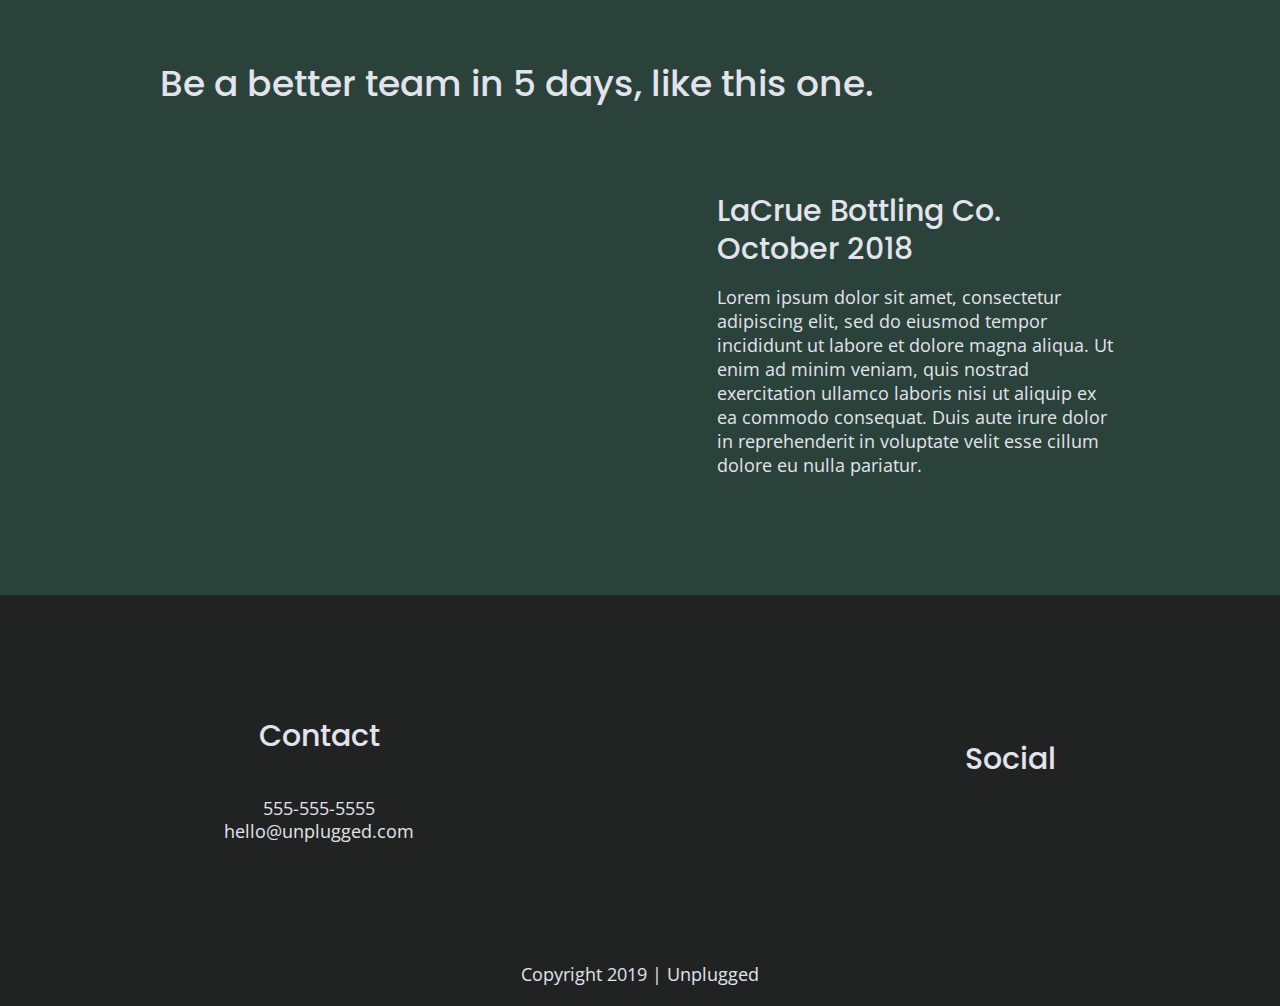
==== commit 1d5554e9: "Added remaining styles" ====
--- a/index.html
+++ b/index.html
@@ -69,49 +69,51 @@
     <section class="features">
       <div class="content-wrapper">
           <h2>Have the work week you always dreamed of - without the bad wifi.</h2>
+          <div class="features-items">
           <article>
-            <p class="features-items"></p>
+
             <p class="features-item-description">Located in a peaceful bungalow outside of Lake Geneva, Wisconsin.</p>
           </article>
           <article>
-            <p class="features-items"></p>
+
             <p class="features-item-description">12 private rooms with ensuite bathrooms, 2 group meeting rooms, and 4 breakout rooms.</p>
           </article>
           <article>
-            <p class="features-items"></p>
+
             <p class="features-item-description">Private chef team providing on demand meals - just like your team kitchen.</p>
           </article>
           <article>
-            <p class="features-items"></p>
+
             <p class="features-item-description">5 outdoor obstacle courses, including private beach 1/2 mile from bungalow.</p>
           </article>
           <article>
-            <p class="features-items"></p>
+
             <p class="features-item-description">Retreat facilitator to manage your day to day activities so you all get a chance to reset.</p>
           </article>
           <article>
-            <p class="features-items"></p>
+
             <p class="features-item-description">Dedicated computer room for times that you must wifi.</p>
           </article>
+        </div> <!-- features items end -->
       </div> <!-- content-wrapper end -->
     </section> <!-- features end -->
 
     <section class="reviews">
       <div class="content-wrapper">
         <h2>Be a better team in 5 days, like this one.</h2>
-        <div class="customer">
           <article>
             <figure>
               <!-- <img src="img/omar-lopez-296944-unsplash.jpg" alt="customer image"/> -->
             </figure>
-            <h3>LaCrue Bottling Co. October 2018</h3>
-            <p>Lorem ipsum dolor sit amet, consectetur adipiscing elit, sed do eiusmod tempor incididunt
+            <div>
+              <h3>LaCrue Bottling Co. October 2018</h3>
+              <p>Lorem ipsum dolor sit amet, consectetur adipiscing elit, sed do eiusmod tempor incididunt
                 ut labore et dolore magna aliqua. Ut enim ad minim veniam, quis nostrad exercitation
                 ullamco laboris nisi ut aliquip ex ea commodo consequat. Duis aute irure dolor in
                 reprehenderit in voluptate velit esse cillum dolore eu nulla pariatur.</p>
+            </div>
           </article>
-        </div> <!-- customer div end -->
-      </div> <!-- content wrapper end -->
+        </div> <!-- content wrapper end -->
     </section> <!-- reviews end -->
 
   </main>
--- a/css/main.css
+++ b/css/main.css
@@ -96,6 +96,7 @@
      font-family: 'Open Sans', sans-serif;
      font-size: 1em;
      text-align: left;
+     color: #e2e3ed;
    }
 
    ul,
@@ -111,6 +112,7 @@
    h2 {
      font-family: 'Poppins', sans-serif;
      font-size: 1.875em;
+     font-weight: 500;
    }
 
    h3,
@@ -118,6 +120,7 @@
      font-family: 'Poppins', sans-serif;
      margin: 20px 0;
      font-size: 1.125em;
+     font-weight: 500;
    }
 
    p {
@@ -126,7 +129,6 @@
    }
 
    address {
-     font-family: 'Open Sans', sans-serif;
      font-style: normal;
    }
 
@@ -143,6 +145,7 @@
      justify-content: center;
      align-items: center;
      flex-flow: row wrap;
+     background-color: #202322;
    }
 
    /*----- Header Styles -----*/
@@ -151,138 +154,46 @@
    }
 
     header .content-wrapper {
-     display: flex;
-     justify-content: center;
-     align-items: center;
-     flex-flow: row wrap;
-     margin: 0;
-    }
-
-      header figure {
-
-      }
-
-      .header-divider {
-        width: 100%;
-        height: 1px;
-        margin: 10px 0 20px 0;
-      }
-
-      header nav {
-        display: flex;
-        justify-content: space-around;
-        align-items: center;
-        flex-flow: row wrap;
-        width: 60%;
-      }
-
-        header nav ul {
-          display: flex;
-          justify-content: space-around;
-          width: 100%;
-        }
-
-   /*-------------------------- Mobile Styles - Homepage --------------------------*/
-   .hero-area {
-     display: flex;
-     justify-content: center;
-     flex-flow: row wrap;
-   }
-
-   aside {
-     display: flex;
-     justify-content: center;
-     align-items: center;
-     flex-flow: row wrap;
-   }
-
-   .features {
-     display: flex;
-     justify-content: center;
-     flex-flow: row wrap;
-   }
-
-      .features h2 {
-        margin-bottom: 60px;
-      }
-
-      .features article {
-        width: 63%;
-        margin: 30px 0;
-      }
-
-        .features .features-items {
-          display: flex;
-          justify-content: center;
-          align-items: center;
-          flex-flow: row wrap;
-        }
-
-          .features p {
-            margin: 0;
-          }
-
-   .reviews {
-     display: flex;
-     justify-content: center;
-     flex-flow: row wrap;
-   }
-        .reviews h2 {
-          margin-bottom: 40px;
-        }
-
-        .reviews h3 {
-          width: 50%;
-          margin: 20px 0;
-        }
-
-   /*-------------------------- Mobile Styles - About --------------------------*/
-   .mission {
-     display: flex;
-     justify-content: center;
-     align-items: center;
-     flex-flow: row wrap;
-   }
-
-   .contact-section {
-     display: flex;
-     justify-content: center;
-     align-items: center;
-     flex-flow: row wrap;
-   }
-
-    .contact-content p {
-      margin: 0;
-    }
-
-   /*-------------------------- Mobile Styles - FAQ --------------------------*/
-   .faq {
-     display: flex;
-     justify-content: center;
-     align-items: center;
-     flex-flow: row wrap;
-   }
-
-    .faq .content-wrapper {
       display: flex;
       justify-content: center;
       align-items: center;
       flex-flow: row wrap;
-      margin: 50px 0 0 0;
-    }
-
-      .faq h2 {
-        margin-bottom: 40px;
-      }
-
-      .faq-content {
-        margin-bottom: 50px;
-      }
-
-   /*----- Footer Styles -----*/
-   footer {
-     flex-direction: column;
-   }
+      margin: 0;
+    }
+
+    .header-divider {
+      width: 100%;
+      height: 1px;
+      margin: 10px 0 20px 0;
+      background: #3a3a3a;
+    }
+
+    header nav {
+      display: flex;
+      justify-content: space-around;
+      align-items: center;
+      flex-flow: row wrap;
+      width: 60%;
+      font-size: 1.125em;
+      font-weight: 700;
+      text-transform: uppercase;
+    }
+
+    header nav ul {
+      display: flex;
+      justify-content: space-around;
+      width: 100%;
+    }
+
+    header nav ul li {
+      font-size: 1.125em;
+    }
+
+  /*----- Footer Styles -----*/
+    footer {
+      flex-direction: column;
+      text-align: center;
+    }
 
     footer p {
       margin: 0;
@@ -293,25 +204,171 @@
       margin: 50px 0;
     }
 
-        footer .contact {
-          margin-bottom: 50px;
-        }
-
-          footer .social-icons {
-            display: flex;
-            justify-content: space-around;
-            align-items: center;
-          }
-
-          footer .social-icons p {
-            display: flex;
-            justify-content: center;
-            align-items: center;
-          }
+    footer .contact {
+      margin-bottom: 50px;
+    }
+
+    footer .social-icons {
+      display: flex;
+      justify-content: space-around;
+      align-items: center;
+    }
+
+    footer .social-icons p {
+      display: flex;
+      justify-content: center;
+      align-items: center;
+    }
 
     footer .copyright {
       margin: 20px 0;
     }
+
+   /*-------------------------- Mobile Styles - Homepage --------------------------*/
+   .hero-area {
+     display: flex;
+     justify-content: center;
+     flex-flow: row wrap;
+   }
+
+   .hero-area h1 {
+     font-size: 2.25em;
+     font-family: 'Poppins', Helvetica, Arial, sans-serif;
+     font-weight: 500;
+     line-height: 1.2;
+   }
+
+   aside {
+     display: flex;
+     justify-content: center;
+     align-items: center;
+     flex-flow: row wrap;
+     background-color: #527158;
+   }
+
+   /* ----- Form -----*/
+   aside .form {
+     margin-top: 30px;
+   }
+
+   input[type=text] {
+     box-sizing: border-box;
+     width: 100%;
+     color: #2a423a;
+     font-style: italic;
+     padding: 1em;
+   }
+
+   input[type=button] {
+     width: 100%;
+     padding: 20px 0;
+     margin-top: 20px;
+     background-color: #2a423a;
+     font-family: 'Poppins', Helvetica, Arial, sans-serif;
+     font-weight: 500;
+     font-size: 1.125em;
+     color: #e2e3ed;
+     border: none;
+     text-align: center;
+     text-transform: uppercase;
+   }
+ /*----- Form End -----*/
+
+
+   .features {
+     display: flex;
+     justify-content: center;
+     flex-flow: row wrap;
+   }
+
+   .features h2 {
+     margin-bottom: 60px;
+   }
+
+   .features article {
+     width: 63%;
+     margin: 30px 0;
+   }
+
+   .features .features-items {
+     display: flex;
+     justify-content: center;
+     align-items: center;
+     flex-flow: row wrap;
+   }
+
+   .features p {
+     margin: 0;
+     text-align: center;
+   }
+
+   .reviews {
+     display: flex;
+     justify-content: center;
+     flex-flow: row wrap;
+     background-color: #2a423a;
+   }
+   .reviews h2 {
+     margin-bottom: 40px;
+     line-height: 1;
+   }
+
+   .reviews h3 {
+     width: 50%;
+     margin: 20px 0;
+   }
+
+   /*-------------------------- Mobile Styles - About --------------------------*/
+   .mission {
+     display: flex;
+     justify-content: center;
+     align-items: center;
+     flex-flow: row wrap;
+     background-color: #527158;
+   }
+
+   .contact-section {
+     display: flex;
+     justify-content: center;
+     align-items: center;
+     flex-flow: row wrap;
+     background-color: #2a423a;
+   }
+
+    .contact-content p {
+      margin: 0;
+    }
+
+   /*-------------------------- Mobile Styles - FAQ --------------------------*/
+   .faq {
+     display: flex;
+     justify-content: center;
+     align-items: center;
+     flex-flow: row wrap;
+     background-color: #527158;
+   }
+
+   .faq .content-wrapper {
+     display: flex;
+     justify-content: center;
+     align-items: center;
+     flex-flow: row wrap;
+     margin: 50px 0 0 0;
+   }
+
+   .faq h2 {
+     margin-bottom: 40px;
+     line-height: 1;
+   }
+
+   .faq-content {
+     margin-bottom: 50px;
+   }
+
+   .faq-content h4 {
+     line-height: 1.333;
+   }
+
 
 /* ==========================================================================
    Helper classes
@@ -406,11 +463,21 @@
    @media only screen and (min-width: 768px) {
 
    .content-wrapper {
-        max-width: 640px;
-        margin: 100px 0;
-    }
-
-    /* Header */
+     max-width: 640px;
+     margin: 100px 0;
+   }
+
+   h2 {
+     font-size: 2.25em;
+     line-height: 1.333;
+   }
+
+   h3 {
+     font-size: 1.5em;
+     line-height: 1.25;
+   }
+
+   /*----- Header styles -----*/
 
     header {
       justify-content: space-around;
@@ -418,25 +485,30 @@
     }
 
     header .content-wrapper {
-        width: 100%;
-        justify-content: space-between;
+      width: 100%;
+      justify-content: space-between;
     }
 
     header nav {
-        width: 20%;
+      width: 20%;
     }
 
     header nav ul {
-        justify-content: space-between;
+      justify-content: space-between;
     }
 
     .header-divider {
-        display: none;
-    }
-
-    /* Hero Area */
-
-    /* Aside */
+      display: none;
+    }
+
+    /*----- Main Area -----*/
+
+    .hero-area h1 {
+      font-size: 3em;
+      line-height: 1;
+      margin: 0;
+    }
+
     aside .content-wrapper {
       margin: 50px 0;
       display: flex;
@@ -450,7 +522,10 @@
       margin: 0;
     }
 
-    /* Features */
+    .features h2 {
+      margin-bottom: 20px;
+    }
+
     .features article {
       display: flex;
       justify-content: center;
@@ -460,33 +535,50 @@
     }
 
     .features .features-item-description {
-      width: 50%;
-    }
-
-    /* Reviews */
+      width: 62%;
+    }
+
     .reviews article {
       display: flex;
       justify-content: space-between;
+    }
+
+    .reviews h2 {
+      width: 85%;
     }
 
     .reviews article div {
       width: 49%;
     }
 
-    /* Footer */
+    .reviews h3 {
+      width: 75%;
+      margin: 0;
+  }
+    /*----- Footer styles ----- */
     footer .content-wrapper {
       width: 65%;
       margin: 100px 0;
     }
 
-    .footer-content {
+    footer .footer-content {
       display: flex;
       justify-content: space-between;
       align-items: center;
+      flex-direction: row;
     }
 
     footer .contact {
       margin-bottom: 0;
+    }
+
+    footer h4 {
+      font-size: 1.5em;
+      margin-bottom: 40px;
+    }
+
+    footer p {
+        line-height: 1.285;
     }
 
     footer .copyright {
@@ -501,7 +593,7 @@
       display: flex;
       justify-content: space-between;
       align-items: center;
-      padding-top: 20px
+      padding-top: 20px;
     }
 
     .mission-content p {
@@ -516,6 +608,10 @@
       display: flex;
       justify-content: space-between;
       align-items: flex-start;
+    }
+
+    .contact-content h4 {
+      font-size: 1.5em;
     }
 
     /* ==========================================================================
@@ -533,20 +629,45 @@
     .faq h2 {
       width: 100%;
     }
-   }
+
+    .faq h4,
+    .faq p {
+        font-size: .875em;
+        line-height: 1.125;
+    }
+
 /*============================================= Desktop styles here =============================================*/
    @media only screen and (min-width: 1200px) {
 
-   .content-wrapper {
+  /*----- Header styles -----*/
+     header {
+       padding: 15px 0;
+     }
+
+     .content-wrapper {
        max-width: 960px;
      }
 
-     /* Hero */
+     h2 {
+       font-size: 2.25em;
+     }
+
+     h3,
+     h4 {
+         font-size: 1.875em;
+     }
+
+     p {
+         font-size: 1.125em;
+         line-height: 1.333;
+     }
+
+  /*----- Main Area -----*/
      .hero-area h1 {
+       font-size: 3.75em;
        width: 60%;
      }
 
-     /* Aside */
      aside .content-wrapper {
        justify-content: space-around;
      }
@@ -556,7 +677,10 @@
        width: 30%;
      }
 
-     /* Features */
+     .form-description p {
+       font-size: 1.125em;
+     }
+
      .features h2 {
        width: 90%;
      }
@@ -565,27 +689,47 @@
        flex-basis: 33%;
      }
 
-     /* Reviews */
+     .reviews h2 {
+       padding-bottom: 50px;
+     }
+
      .reviews article div {
        width: 42%;
      }
 
-    /* ==========================================================================
-    About Page
-    ========================================================================== */
+  /*----- Footer styles -----*/
+
+     footer h4 {
+       font-size: 1.875em;
+     }
+
+     /* ==========================================================================
+     About Page
+     ========================================================================== */
 
      .mission h2,
      .contact-section .content-wrapper h2 {
          width: 95%;
-     }
-
-   /* ==========================================================================
-   FAQ Page
-   ========================================================================== */
+         font-size: 3em;
+     }
+
+     .contact-content h4 {
+       font-size: 1.875em;
+     }
+
+     /* ==========================================================================
+     FAQ Page
+     ========================================================================== */
      .faq h2 {
        width: 100%;
-     }
-
+       font-size: 3em;
+     }
+
+     .faq h4,
+     .faq p {
+         font-size: 1.125em;
+         line-height: 1;
+     }
    }
 
 
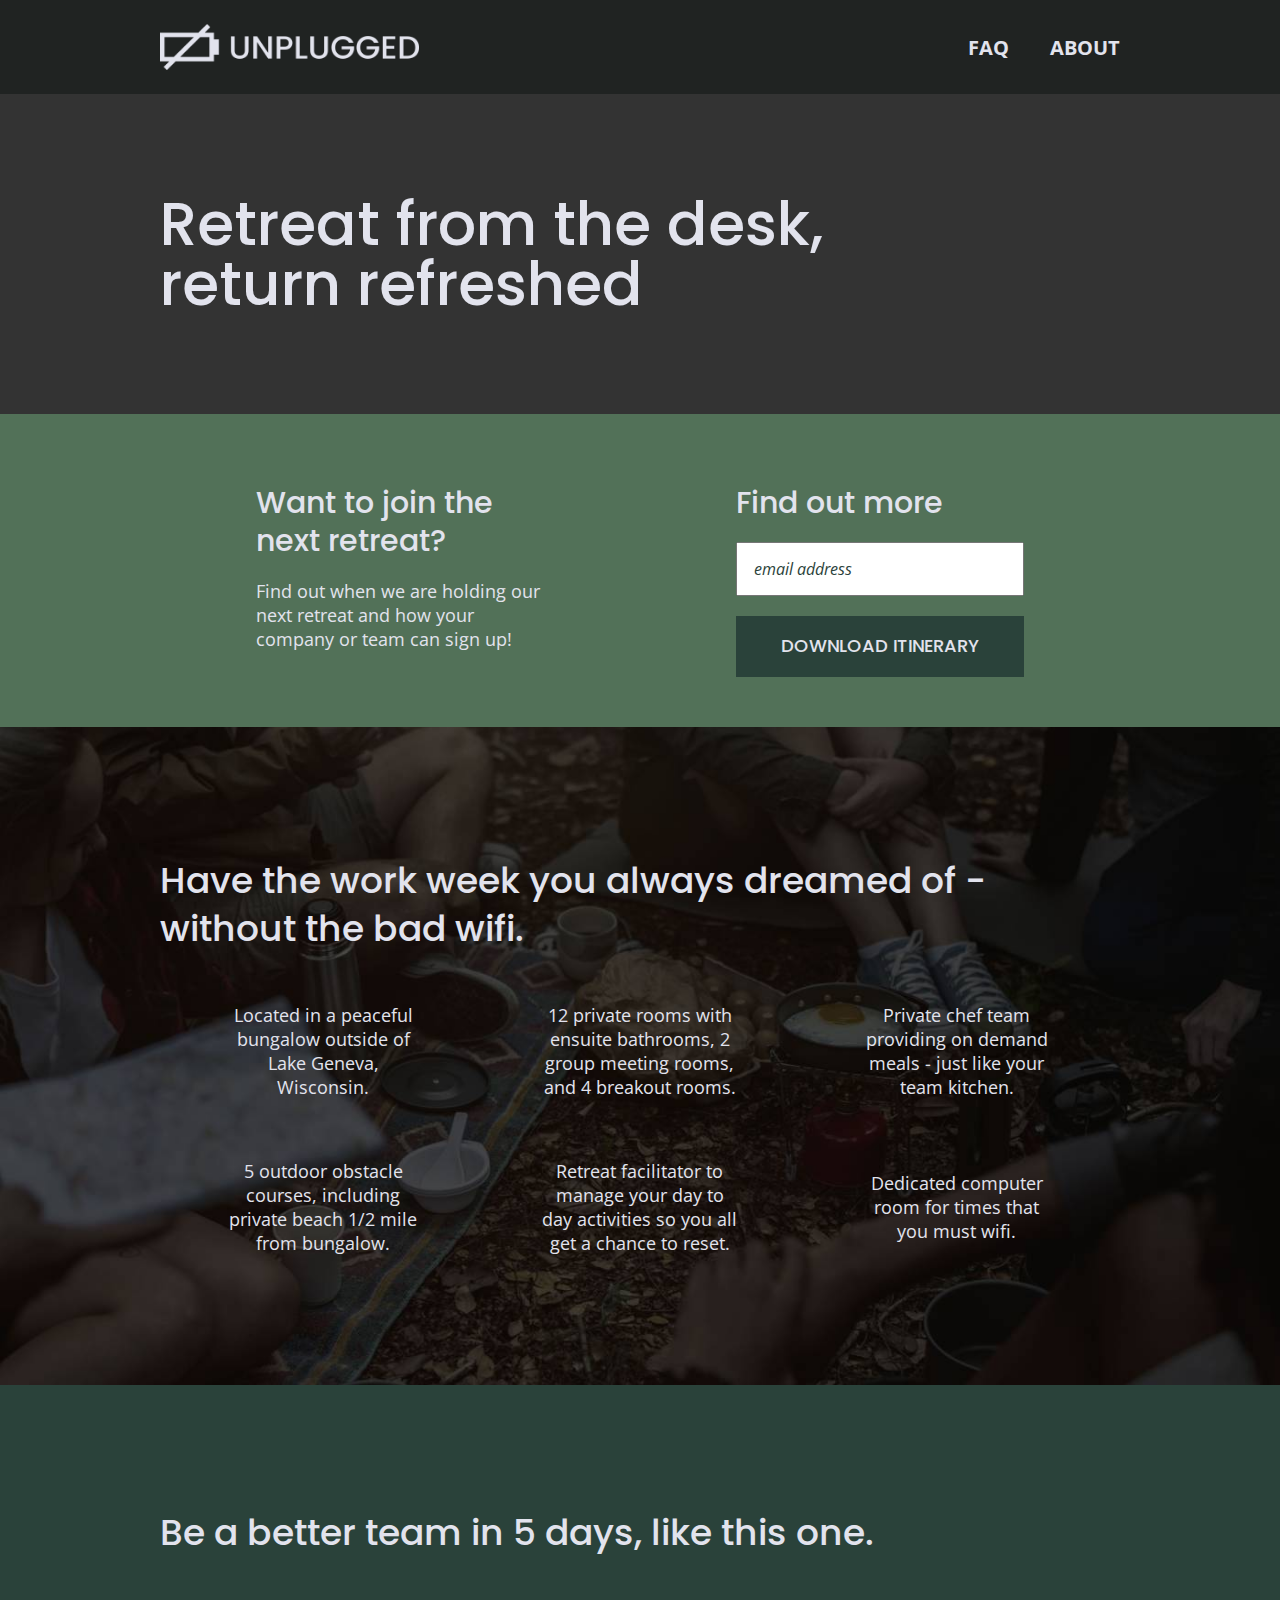
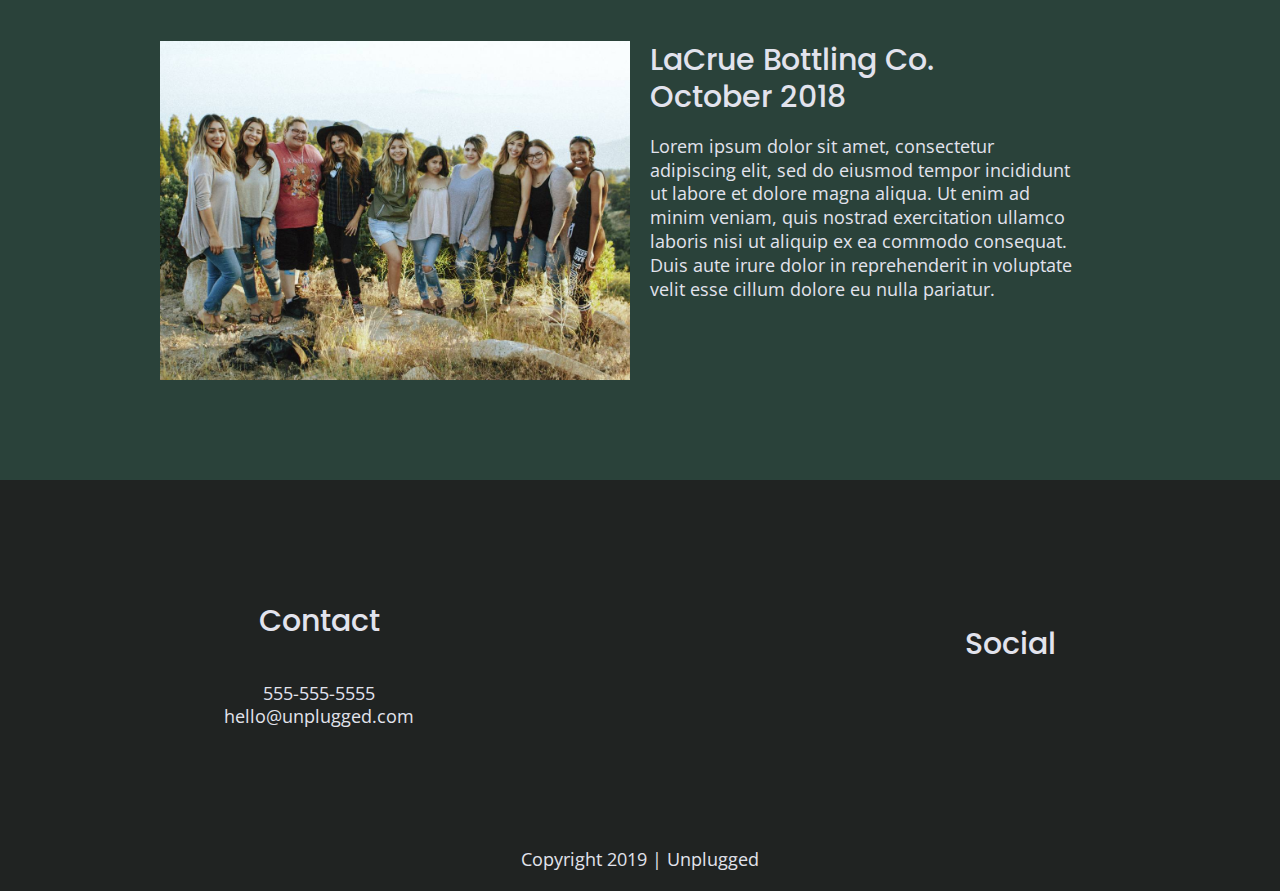
==== commit 056c7f87: "Changes added to make images responsive" ====
--- a/index.html
+++ b/index.html
@@ -29,7 +29,7 @@
   <header>
     <div class="content-wrapper">
       <figure>
-      <a href="#"><img src="img/unpluggedlogo.png" alt="unplugged logo"/></a>
+        <a href="#"><img src="img/unpluggedlogo.png" alt="unplugged logo"/></a>
       </figure>
       <div class ="header-divider">
       </div> <!-- header divider end -->
@@ -46,9 +46,9 @@
     <section class="hero-area">
       <div class="content-wrapper">
         <h1>Retreat from the desk, return refreshed</h1>
-          <figure>
-            <!-- <img src="img/jake-melara-30679-unsplash.jpg" alt="header image"/> -->
-          </figure>
+          <!--<figure>
+            <img src="img/jake-melara-30679-unsplash.jpg" alt="header image"/>
+          </figure> -->
       </div> <!-- content wrapper end -->
     </section> <!-- hero area end -->
 
@@ -103,7 +103,7 @@
         <h2>Be a better team in 5 days, like this one.</h2>
           <article>
             <figure>
-              <!-- <img src="img/omar-lopez-296944-unsplash.jpg" alt="customer image"/> -->
+              <img src="img/omar-lopez-296944-unsplash.jpg" alt="customer image"/>
             </figure>
             <div>
               <h3>LaCrue Bottling Co. October 2018</h3>
--- a/css/main.css
+++ b/css/main.css
@@ -137,6 +137,13 @@
      margin: 50px 0;
    }
 
+   img {
+   	width: 100%;
+   }
+
+   figure {
+    margin: 0;
+   }
 
    /*-------------------------- Base Header - Footer Styles --------------------------*/
    header,
@@ -159,6 +166,14 @@
       align-items: center;
       flex-flow: row wrap;
       margin: 0;
+    }
+
+    header figure {
+    width: 60%;
+    display: flex;
+    justify-content: center;
+    align-items: center;
+    flex-flow: row wrap;
     }
 
     .header-divider {
@@ -229,6 +244,8 @@
      display: flex;
      justify-content: center;
      flex-flow: row wrap;
+     background: url("../img/jake-melara-30679-unsplash.jpg") center no-repeat #333;
+     background-size: cover;
    }
 
    .hero-area h1 {
@@ -279,6 +296,8 @@
      display: flex;
      justify-content: center;
      flex-flow: row wrap;
+     background: url("../img/rawpixel-800820-unsplash1.jpg") center no-repeat #333;
+     background-size: cover;
    }
 
    .features h2 {
@@ -489,8 +508,12 @@
       justify-content: space-between;
     }
 
+    header figure {
+    width: 27%;
+    }
+
     header nav {
-      width: 20%;
+      width: 30%;
     }
 
     header nav ul {
@@ -548,7 +571,11 @@
     }
 
     .reviews article div {
-      width: 49%;
+      width: 50%;
+    }
+
+    .reviews figure {
+      width: 48%;
     }
 
     .reviews h3 {
@@ -648,6 +675,10 @@
        max-width: 960px;
      }
 
+     header nav {
+       width: 20%;
+     }
+
      h2 {
        font-size: 2.25em;
      }
@@ -665,7 +696,7 @@
   /*----- Main Area -----*/
      .hero-area h1 {
        font-size: 3.75em;
-       width: 60%;
+       width: 70%;
      }
 
      aside .content-wrapper {
@@ -695,6 +726,23 @@
 
      .reviews article div {
        width: 42%;
+     }
+
+     .reviews article div {
+       width: 50%;
+     }
+
+     .reviews figure {
+       width: 50%;
+       margin: 0 20px 0 0;
+     }
+
+     .reviews h3, {
+       width: 75%;
+     }
+
+     .reviews p {
+       width: 90%;
      }
 
   /*----- Footer styles -----*/
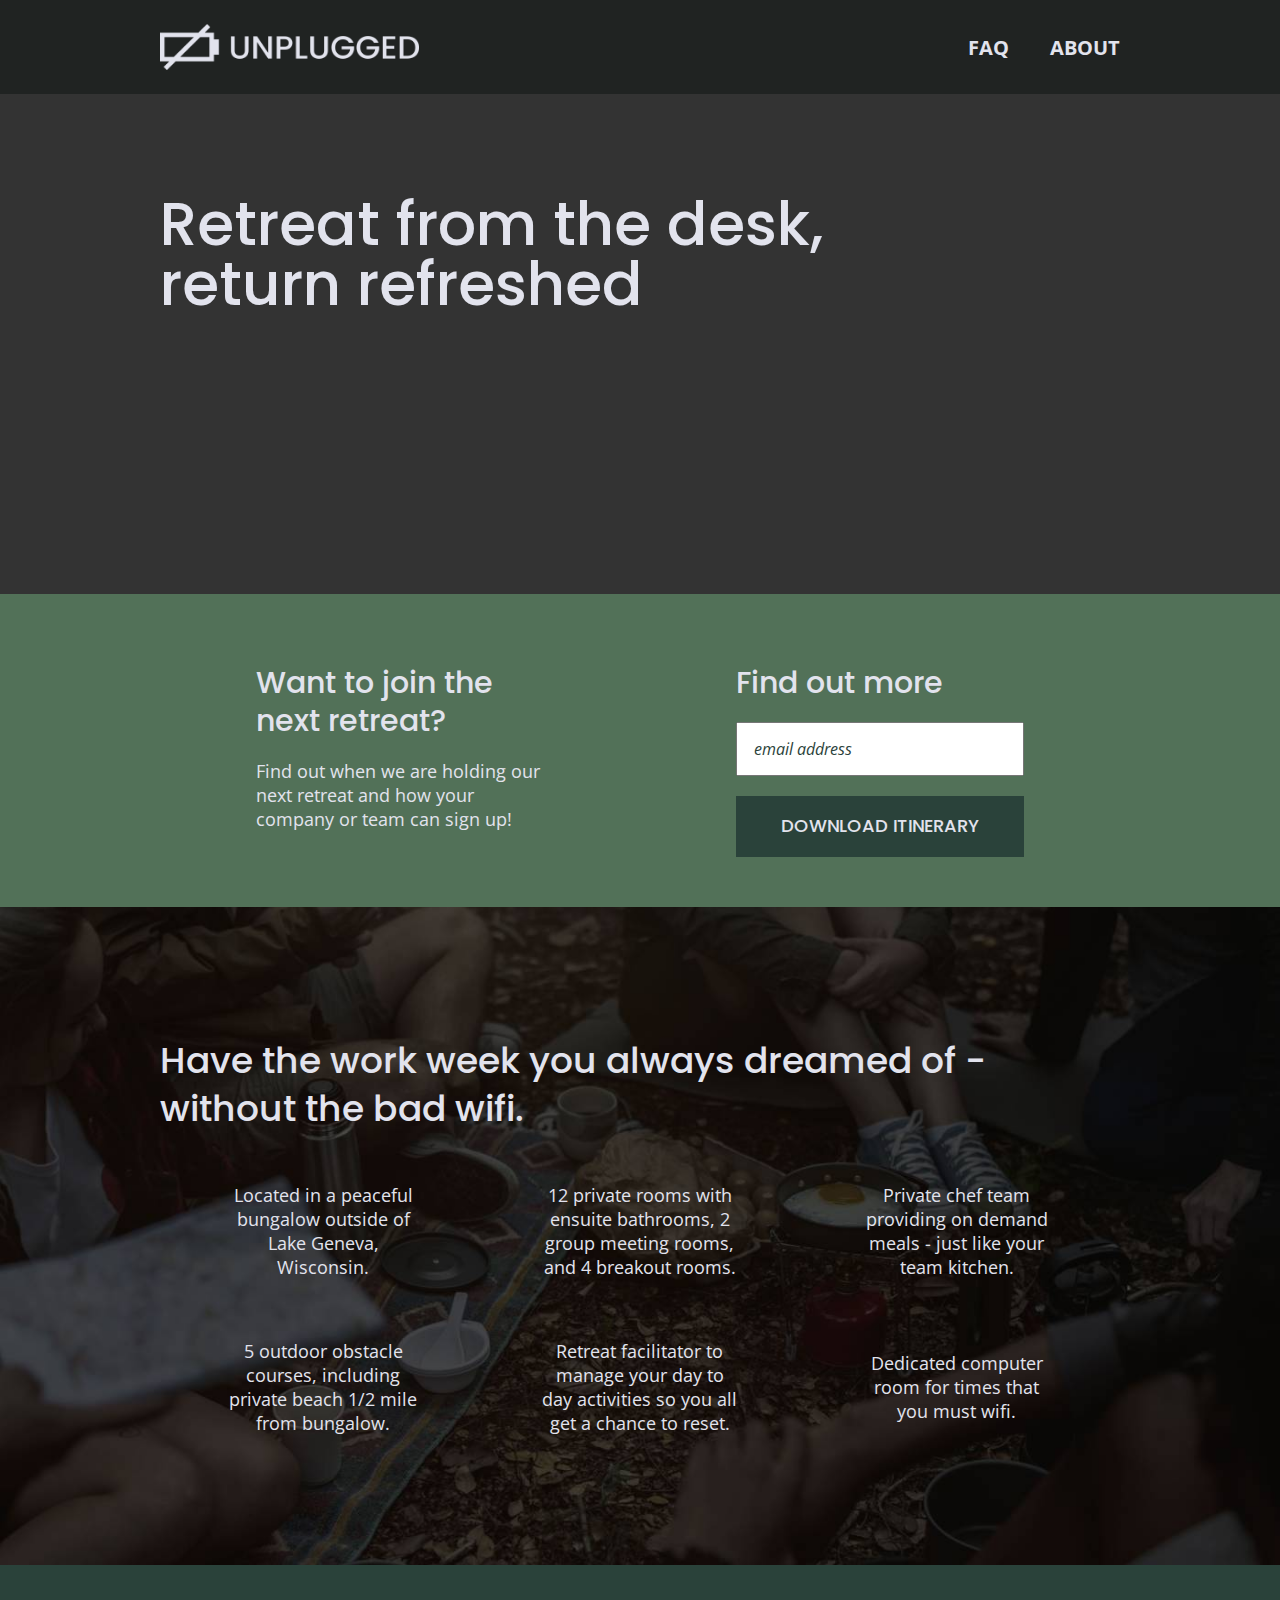
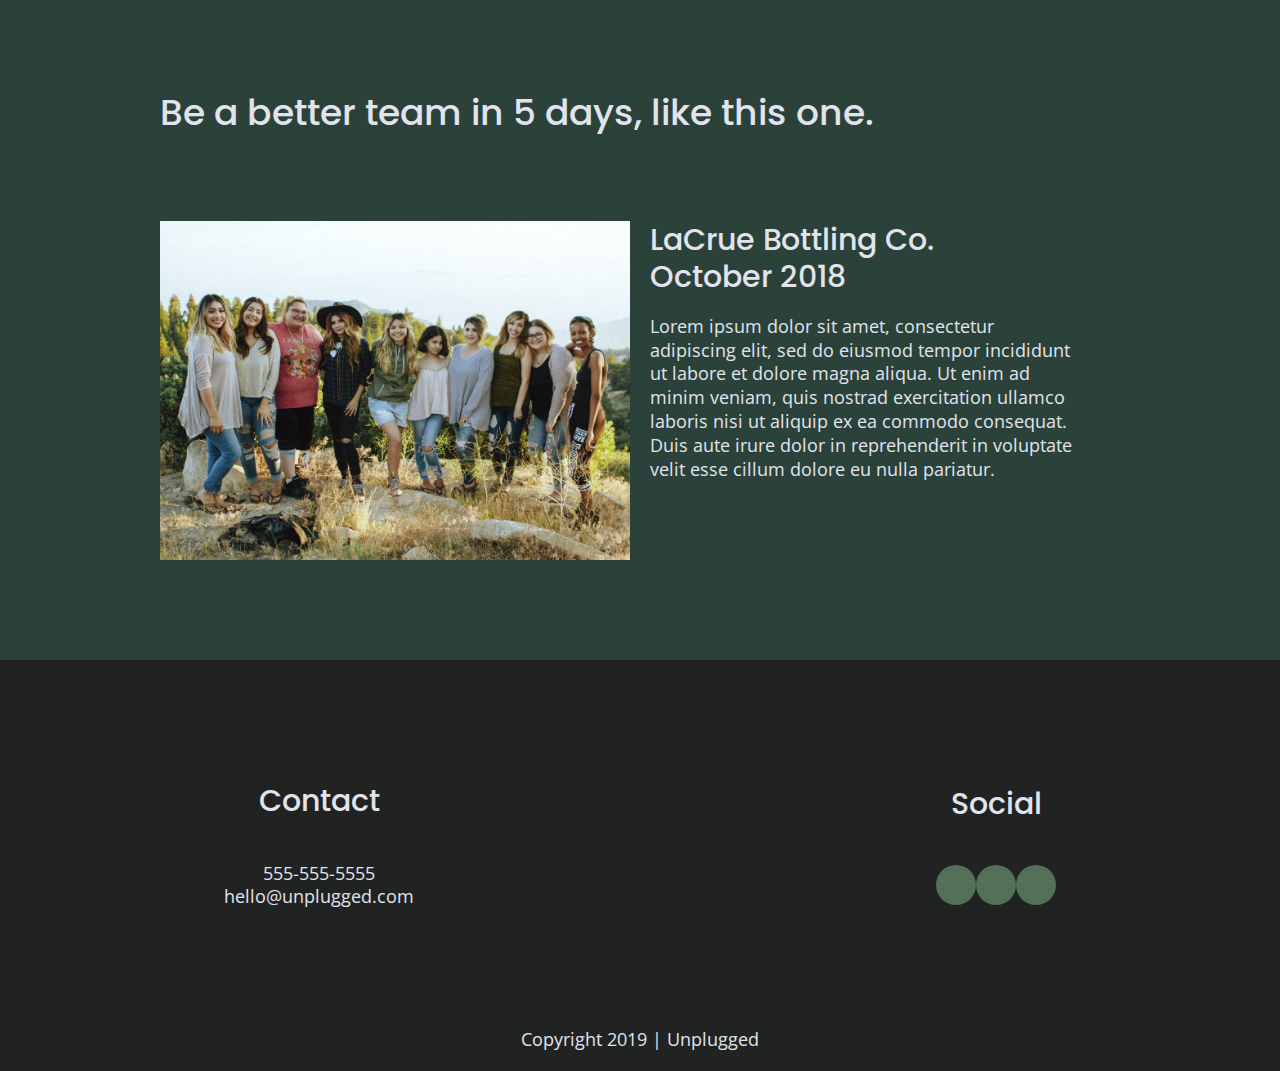
==== commit 8ef96d19: "Added fontawesome icons & styles" ====
--- a/index.html
+++ b/index.html
@@ -18,6 +18,8 @@
 
   <link rel="stylesheet" href="css/normalize.css">
   <link rel="stylesheet" href="css/main.css">
+<!-- FontAwesome CDN version 5.5 -->
+  <link rel="stylesheet" href="https://use.fontawesome.com/releases/v5.5.0/css/all.css" integrity="sha384-B4dIYHKNBt8Bc12p+WXckhzcICo0wtJAoU8YZTY5qE0Id1GSseTk6S+L3BlXeVIU" crossorigin="anonymous">
 
   <meta name="theme-color" content="#fafafa">
   <!-- Google Fonts -->
@@ -46,9 +48,6 @@
     <section class="hero-area">
       <div class="content-wrapper">
         <h1>Retreat from the desk, return refreshed</h1>
-          <!--<figure>
-            <img src="img/jake-melara-30679-unsplash.jpg" alt="header image"/>
-          </figure> -->
       </div> <!-- content wrapper end -->
     </section> <!-- hero area end -->
 
@@ -71,27 +70,39 @@
           <h2>Have the work week you always dreamed of - without the bad wifi.</h2>
           <div class="features-items">
           <article>
-
+            <p class="fontawesome-icon">
+              <i class="fas fa-campground"></i>
+            </p>
             <p class="features-item-description">Located in a peaceful bungalow outside of Lake Geneva, Wisconsin.</p>
           </article>
           <article>
-
+            <p class="fontawesome-icon">
+              <i class="fas fa-bed"></i>
+            </p>
             <p class="features-item-description">12 private rooms with ensuite bathrooms, 2 group meeting rooms, and 4 breakout rooms.</p>
           </article>
           <article>
-
+            <p class="fontawesome-icon">
+              <i class="fas fa-utensils"></i>
+            </p>
             <p class="features-item-description">Private chef team providing on demand meals - just like your team kitchen.</p>
           </article>
           <article>
-
+            <p class="fontawesome-icon">
+              <i class="fas fa-shoe-prints"></i>
+            </p>
             <p class="features-item-description">5 outdoor obstacle courses, including private beach 1/2 mile from bungalow.</p>
           </article>
           <article>
-
+            <p class="fontawesome-icon">
+              <i class="fas fa-smile"></i>
+            </p>
             <p class="features-item-description">Retreat facilitator to manage your day to day activities so you all get a chance to reset.</p>
           </article>
           <article>
-
+            <p class="fontawesome-icon">
+              <i class="fas fa-wifi"></i>
+            </p>
             <p class="features-item-description">Dedicated computer room for times that you must wifi.</p>
           </article>
         </div> <!-- features items end -->
@@ -131,9 +142,9 @@
         <div class="social">
             <h4>Social</h4>
           <div class="social-icons">
-            <p><a href="https://www.facebook.com/" target="_blank"></a></p>
-            <p><a href="https://twitter.com/" target="_blank"></a></p>
-            <p><a href="https://www.instagram.com/?hl=en" target="_blank"></a></p>
+            <p><a href="https://www.facebook.com/" target="_blank"><i class="fab fa-facebook"></i></a></p>
+            <p><a href="https://twitter.com/" target="_blank"><i class="fab fa-twitter"></i></a></p>
+            <p><a href="https://www.instagram.com/?hl=en" target="_blank"><i class="fab fa-instagram"></i></a></p>
           </div>
         </div> <!-- social div end -->
       </div> <!-- footer content end -->
--- a/css/main.css
+++ b/css/main.css
@@ -233,6 +233,14 @@
       display: flex;
       justify-content: center;
       align-items: center;
+      background-color: #527158;
+      border-radius: 50%;
+      width: 40px;
+      height: 40px;
+    }
+
+    footer .social-icons p i {
+      font-size: 1.3125em;
     }
 
     footer .copyright {
@@ -246,6 +254,7 @@
      flex-flow: row wrap;
      background: url("../img/jake-melara-30679-unsplash.jpg") center no-repeat #333;
      background-size: cover;
+     min-height: 500px;
    }
 
    .hero-area h1 {
@@ -316,6 +325,11 @@
      flex-flow: row wrap;
    }
 
+   .features i {
+     font-size: 3.75em;
+     margin-bottom: 40px;
+   }
+
    .features p {
      margin: 0;
      text-align: center;
@@ -329,11 +343,12 @@
    }
    .reviews h2 {
      margin-bottom: 40px;
+     margin-right: 10px;
      line-height: 1;
    }
 
    .reviews h3 {
-     width: 50%;
+     width: 55%;
      margin: 20px 0;
    }
 
@@ -357,6 +372,23 @@
     .contact-content p {
       margin: 0;
     }
+
+    .map figure {
+        width: 100%;
+        height: 0;
+        padding-bottom: 125%;
+        overflow: hidden;
+        position: relative;
+    }
+
+    .map iframe {
+    width: 100%;
+    height: 100%;
+    position: absolute;
+    top: 0;
+    left: 0;
+}
+
 
    /*-------------------------- Mobile Styles - FAQ --------------------------*/
    .faq {
@@ -561,6 +593,10 @@
       width: 62%;
     }
 
+    .features i {
+      margin-bottom: 30px;
+    }
+
     .reviews article {
       display: flex;
       justify-content: space-between;
@@ -627,6 +663,10 @@
       width: 45%;
     }
 
+    .map figure {
+      padding-bottom: 46%;
+    }
+
     .contact-section .content-wrapper h2 {
       width: 80%;
     }
@@ -754,6 +794,10 @@
      /* ==========================================================================
      About Page
      ========================================================================== */
+
+     .map figure {
+       padding-bottom: 37.5%;
+     }
 
      .mission h2,
      .contact-section .content-wrapper h2 {
